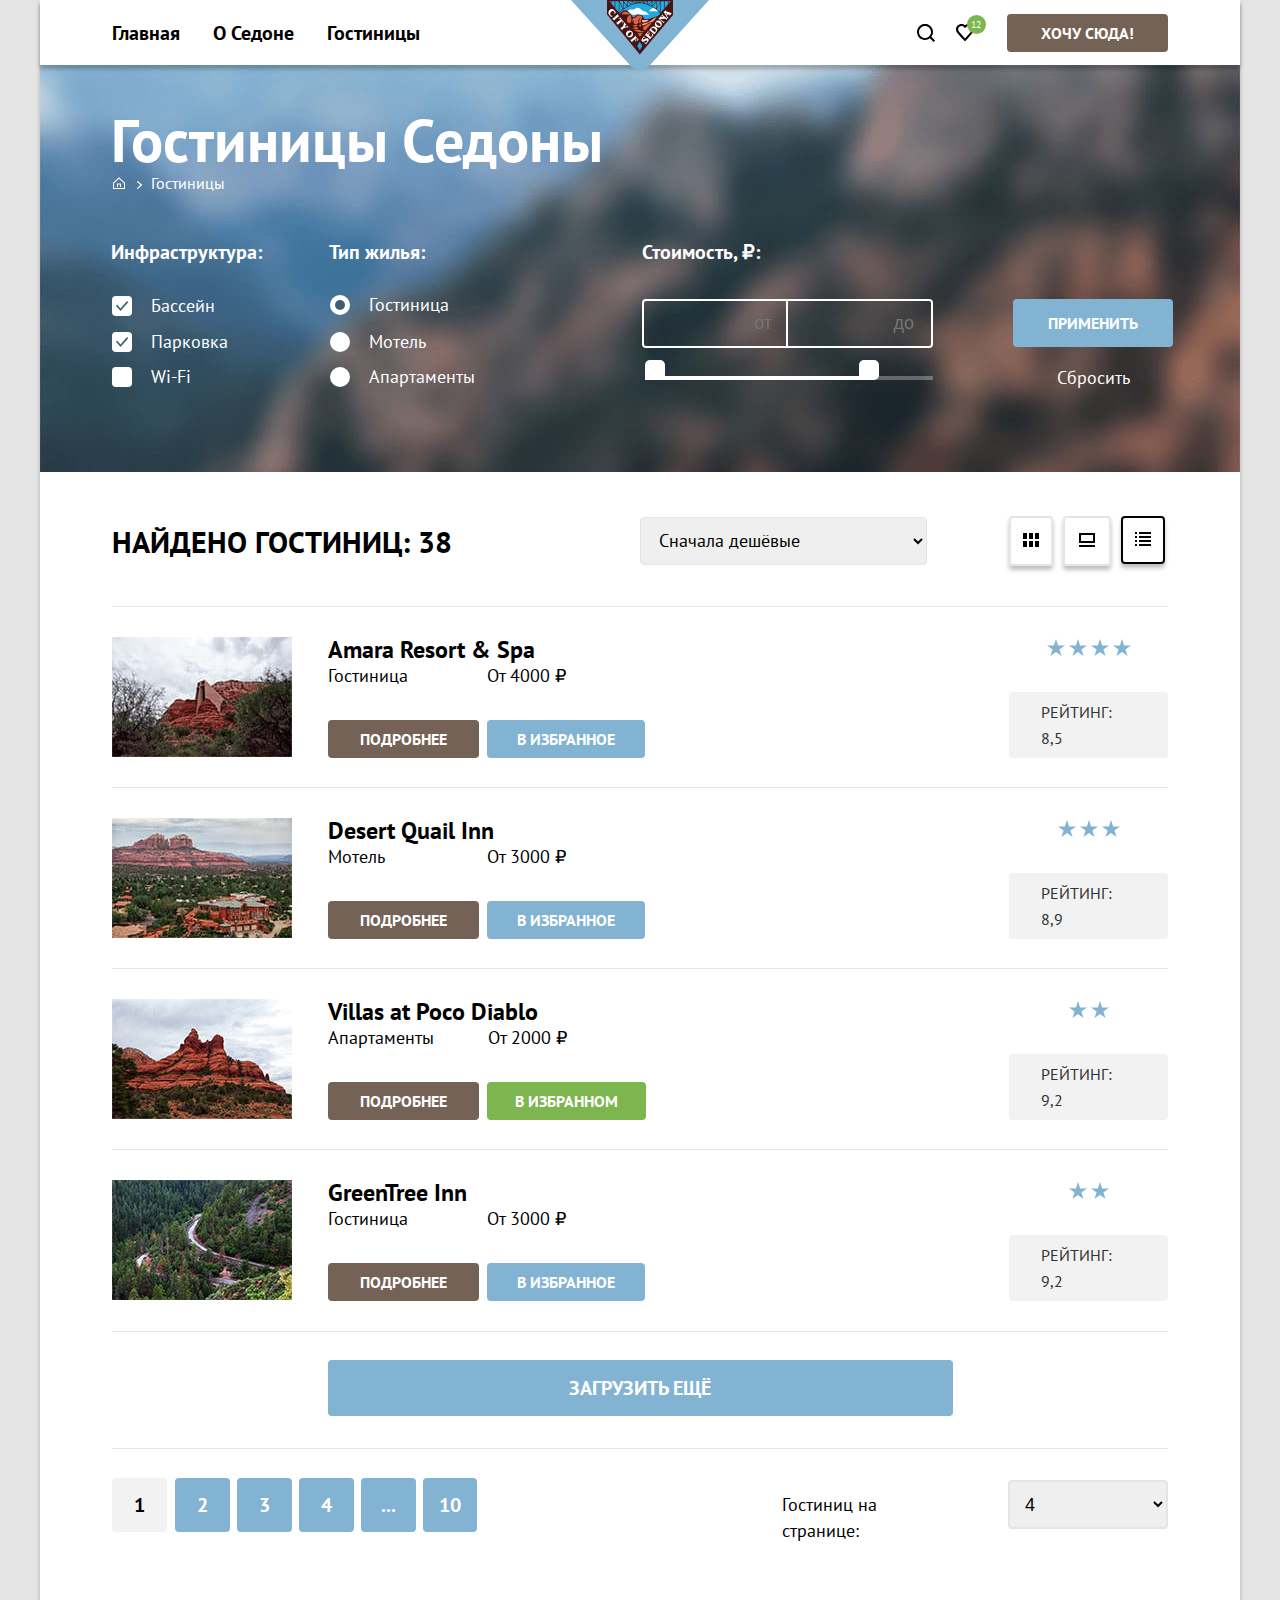
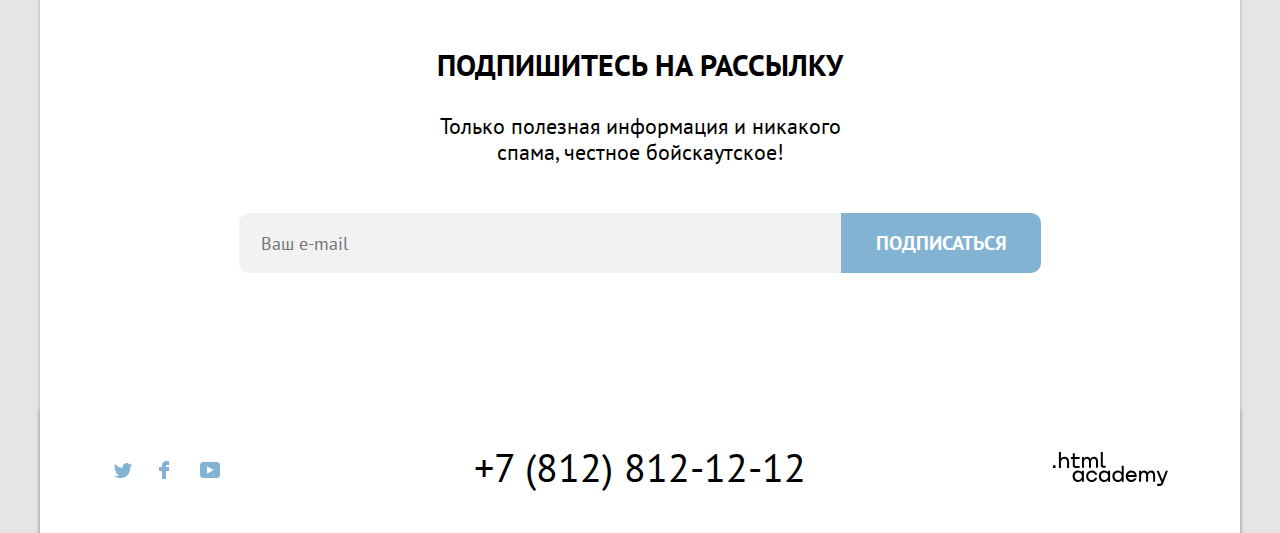
==== catalog.html @ 78b7484a "Update catalog.html" ====
<!DOCTYPE html>
<html lang="ru">

<head>
  <meta charset="utf-8" />
  <title>HTML Academy: Седона</title>
  <link rel="stylesheet" href="css/style.css">
</head>

<body>
  <div class="container">
    <header class="page-header">
      <nav class="navigation">
        <ul class="navigation-list">
          <li class="navigation-item">
            <a class="navigation-link" href="index.html">
              Главная
            </a>
          </li>
          <li class="navigation-item">
            <a class="navigation-link" href="#">
              О Седоне
            </a>
          </li>
          <li class="navigation-item">
            <a class="navigation-link" href="catalog.html">
              Гостиницы
            </a>
          </li>
        </ul>
        <a href="" class="sedona-logo">
          <img src="img/sedona.svg" alt="Логотип Седоны" width="138" height="70.05">
        </a>
        <ul class="navigation-list navigation-user">
          <li class="navigation-user-item">
            <button class="navigation-button button search-button" type="button">
              <span class="visually-hidden">
                Поиск
              </span>
            </button>
          </li>
          <li class="navigation-user-item">
            <button class="navigation-button button favourites-button" type="button">
              <span class="visually-hidden">
                Избранное
              </span>
              <p class="number-of-favourites">
              </p>
            </button>
            <div class="popover popover-favourites">
              <button class="popover-close-button">
                <span class="visually-hidden">Закрыть</span>
              </button>
              <div class="popover-content">
                <span class="visually-hidden">
                  Избранное
                </span>
                <ul class="favourites-list">
                  <li class="favourites-item">
                    <a class="favourites-item-img-info">
                      <img src="./img/hotel-2-small.jpg" alt="Изображение первого отеля" class="hotel-cart-img"
                        height="48px" width="48px">
                      <div class="favourites-item-info">
                        <h2 class="favourites-item-title">
                          Desert Quail Inn
                        </h2>
                        <p class="favourites-item-type">
                          Мотель
                        </p>
                      </div>
                    </a>
                    <button class="delete-button button">
                      <svg class="delete-icon" width="16" height="16" viewBox="0 0 16 16" fill="none"
                        xmlns="http://www.w3.org/2000/svg">
                        <path
                          d="M15.3 2.3H13.1H2.8H0.6C0.3 2.3 0 2.5 0 2.8C0 3.1 0.3 3.4 0.6 3.4H2.3V15.4C2.3 15.7 2.6 16 2.9 16H13.1C13.4 16 13.7 15.7 13.7 15.4V3.4H15.4C15.7 3.4 16 3.1 16 2.8C16 2.5 15.6 2.3 15.3 2.3ZM12.5 14.8H3.4V3.4H12.5V14.8Z"
                          fill="black" />
                        <path
                          d="M6.19995 1.2H9.59995C9.89995 1.2 10.2 0.9 10.2 0.6C10.2 0.3 9.99995 0 9.69995 0H6.19995C5.89995 0 5.69995 0.3 5.69995 0.6C5.69995 0.9 5.89995 1.2 6.19995 1.2Z"
                          fill="black" />
                        <path
                          d="M6.2001 12C6.5001 12 6.8001 11.7 6.8001 11.4V5.7C6.8001 5.4 6.5001 5.1 6.2001 5.1C5.9001 5.1 5.6001 5.4 5.6001 5.7V11.4C5.7001 11.7 5.9001 12 6.2001 12Z"
                          fill="black" />
                        <path
                          d="M9.7001 12C10.0001 12 10.3001 11.7 10.3001 11.4V5.7C10.3001 5.4 10.0001 5.1 9.7001 5.1C9.4001 5.1 9.1001 5.5 9.1001 5.7V11.4C9.1001 11.7 9.3001 12 9.7001 12Z"
                          fill="black" />
                      </svg>
                    </button>
                  </li>
                  <li class="favourites-item">
                    <div class="favourites-item-img-info">
                      <img src="./img/hotel-3-small.jpg" alt="Изображение второго отеля" class="hotel-cart-img"
                        height="48px" width="48px">
                      <div class="favourites-item-info">
                        <h2 class="favourites-item-title">
                          Villas at Poco Diablo
                        </h2>
                        <p class="favourites-item-type">
                          Апартаменты
                        </p>
                      </div>
                    </div>
                    <button class="delete-button button">
                      <svg class="delete-icon" width="16" height="16" viewBox="0 0 16 16" fill="none"
                        xmlns="http://www.w3.org/2000/svg">
                        <path
                          d="M15.3 2.3H13.1H2.8H0.6C0.3 2.3 0 2.5 0 2.8C0 3.1 0.3 3.4 0.6 3.4H2.3V15.4C2.3 15.7 2.6 16 2.9 16H13.1C13.4 16 13.7 15.7 13.7 15.4V3.4H15.4C15.7 3.4 16 3.1 16 2.8C16 2.5 15.6 2.3 15.3 2.3ZM12.5 14.8H3.4V3.4H12.5V14.8Z"
                          fill="black" />
                        <path
                          d="M6.19995 1.2H9.59995C9.89995 1.2 10.2 0.9 10.2 0.6C10.2 0.3 9.99995 0 9.69995 0H6.19995C5.89995 0 5.69995 0.3 5.69995 0.6C5.69995 0.9 5.89995 1.2 6.19995 1.2Z"
                          fill="black" />
                        <path
                          d="M6.2001 12C6.5001 12 6.8001 11.7 6.8001 11.4V5.7C6.8001 5.4 6.5001 5.1 6.2001 5.1C5.9001 5.1 5.6001 5.4 5.6001 5.7V11.4C5.7001 11.7 5.9001 12 6.2001 12Z"
                          fill="black" />
                        <path
                          d="M9.7001 12C10.0001 12 10.3001 11.7 10.3001 11.4V5.7C10.3001 5.4 10.0001 5.1 9.7001 5.1C9.4001 5.1 9.1001 5.5 9.1001 5.7V11.4C9.1001 11.7 9.3001 12 9.7001 12Z"
                          fill="black" />
                      </svg>
                    </button>
                  </li>
                </ul>
              </div>
              <button class="all-favourites-button button">
                <p class="all-favourites-title">
                  Все избранные
                </p>
              </button>
            </div>
          </li>
          <li class="navigation-user-item">
            <button class="navigation-link button button-wish" type="button">
              Хочу сюда!
            </button>
          </li>
        </ul>
      </nav>
    </header>
    <main class="catalog-page main-container">
      <div class="page-container">
        <section class="filters">
          <div class="filters-header">
            <h1 class="filters-header-title">Гостиницы Седоны</h1>
            <ul class="breadcrumbs">
              <li class="breadcrumbs-item">
                <a href="index.html" class="main-page-link">
                  <svg class="main-page-logo" width="12" height="12" fill="none" xmlns="http://www.w3.org/2000/svg">
                    <path d="M6 .3 0 5.8V12h12V5.8L6 .3ZM11 11H1V6.2l5-4.5 5 4.5V11Z" fill="#fff" />
                    <path d="M4 10h1V7.5h2V10h1V6.5H4V10Z" fill="#fff" />
                  </svg>
                  <span class="visually-hidden"> Главная </span>
                </a>
                <svg class="arrow" width="5" height="8" viewBox="0 0 5 8" fill="none"
                  xmlns="http://www.w3.org/2000/svg">
                  <path
                    d="M4.8 3.60005L0.999999 0.200049C0.799999 4.88311e-05 0.399999 4.88311e-05 0.0999989 0.200049C-0.200001 0.400049 -0.100001 0.800049 0.0999989 1.00005L3.4 4.00005L0.199999 7.00005C-1.11759e-06 7.20005 -1.11759e-06 7.60005 0.199999 7.80005C0.199999 7.90005 0.499999 8.00005 0.599999 8.00005C0.699999 8.00005 0.899999 7.90005 0.999999 7.80005L4.8 4.40005C5.1 4.20005 5.1 3.80005 4.8 3.60005Z"
                    fill="white" />
                </svg>
              </li>
              <li class="breadcrumbs-item current">
                <a href="#" class="current-page-link"> Гостиницы </a>
              </li>
            </ul>
          </div>
          <form action="https://echo.htmlacademy.ru/" method="post" class="search-form">
            <div class="filters-block">
              <div class="infrastructure-block">
                <p class="infrastructure-title">Инфраструктура:</p>
                <ul class="catalog-filter-list">
                  <li class="swimmingpool">
                    <input type="checkbox" class="visually-hidden check-input" name="swimmingpool" id="swimmingpool"
                      checked>
                    <label class="check" for="swimmingpool">
                      <span class="check-label">Бассейн</span>
                    </label>
                  </li>
                  <li class="parking">
                    <input type="checkbox" class="visually-hidden check-input" name="parking" id="parking" checked>
                    <label class="check" for="parking">
                      <span class="check-label">Парковка</span>
                    </label>
                  </li>
                  <li class="wifi">
                    <input type="checkbox" class="visually-hidden check-input" name="wifi" id="wifi">
                    <label class="check" for="wifi">
                      <span class="check-label">Wi-Fi</span>
                    </label>
                  </li>
                </ul>
              </div>
              <div class="housing-type-block">
                <p class="housing-type-title">Тип жилья:</p>
                <ul class="housing-type-block-list">
                  <li class="housing-type-item">
                    <input type="radio" class="visually-hidden radio-input" id="hotel" name="hotel-type" value="hotel" checked>
                    <label for="hotel" class="radio">
                      <span class="radio-label">Гостиница</span>
                    </label>
                  </li>
                  <li class="housing-type-item">
                      <input type="radio" class="visually-hidden radio-input" id="motel" name="hotel-type" value="motel">
                      <label for="motel" class="radio">
                        <span class="radio-label">Мотель</span>
                      </label>
                  </li>
                  <li class="housing-type-item" style="margin-bottom:0px;">
                      <input type="radio" class="visually-hidden radio-input" id="apartment" name="hotel-type" value="apartment">
                      <label for="apartment" class="radio">
                        <span class="radio-label">Апартаменты</span>
                      </label>
                  </li>
                </ul>
              </div>
              <div class="cost-block">
                <p class="cost-title">
                  Стоимость, ₽:
                </p>
                <div class="range">
                  <div class="range-wrapper-inputs">
                    <input class="min" type="text" name="min-price" placeholder="от">
                    <input class="max" type="text" name="max-price" placeholder="до">
                  </div>
                  <div class="range-scale">
                    <div class="range-bar">
                      <button class="button price-toggle min-toggle">
                        <span class="visually-hidden">
                          Изменить минимальную цену
                        </span>
                      </button>
                      <button class="button price-toggle max-toggle">
                        <span class="visually-hidden">
                          Изменить максимальную цену
                        </span>
                      </button>
                    </div>
                  </div>
                </div>
              </div>
                <div class="search-actions-buttons">
                  <button type="submit" class="button button-apply">Применить</button>
                  <button type="reset" class="button button-reset">Сбросить</button>
                </div>
            </div>
          </form>
        </section>
        <section class="results">
          <p class="count-results">Найдено гостиниц: 38</p>
          <div class="sorting-wrap">
            <form class="sorting-form" method="post" action="https://echo.htmlacademy.ru/">
              <select name="sorting" class="sorting">
                <option value="cheap" class="cheap">Сначала дешёвые</option>
                <option value="popular" class="popular">Сначала популярные</option>
                <option value="expensive" class="expensive">Сначала дорогие</option>
              </select>
            </form>
          </div>
          <ul class="results-view-list">
            <li class="results-view-item">
              <button type="button" class="button view-button button-tile">
                <svg width="16" height="14" fill="none" xmlns="http://www.w3.org/2000/svg">
                  <path d="M4 0H0v6h4V0ZM16 0h-4v6h4V0ZM10 0H6v6h4V0ZM4 8H0v6h4V8ZM16 8h-4v6h4V8ZM10 8H6v6h4V8Z"
                    fill="#000" />
                </svg>
                <span class="visually-hidden">Сетка</span>
              </button>
            </li>
            <li class="results-view-item">
              <button type="button" class="button view-button button-slideshow">
                <svg width="16" height="14" fill="none" xmlns="http://www.w3.org/2000/svg">
                  <path d="M16 12H0v2h16v-2ZM14 2v6H2V2h12Zm2-2H0v10h16V0Z" fill="#000" />
                </svg>
                <span class="visually-hidden">Слайд-шоу</span>
              </button>
            </li>
            <li class="results-view-item">
              <button type="button" class="button view-button button-list">
                <svg width="16" height="14" fill="none" xmlns="http://www.w3.org/2000/svg">
                  <path
                    d="M2 0H0v2h2V0ZM16 0H4v2h12V0ZM2 4H0v2h2V4ZM16 4H4v2h12V4ZM2 8H0v2h2V8ZM16 8H4v2h12V8ZM2 12H0v2h2v-2ZM16 12H4v2h12v-2Z"
                    fill="#000" />
                </svg>
                <span class="visually-hidden">Список</span>
              </button>
            </li>
          </ul>
        </section>
        <section class="hotels">
          <ul class="hotels-list">
            <li class="hotels-item">
              <img src="img/hotel-1.jpg" alt="Фотография гостиницы" width="180" height="120" class="hotel-image">
              <div class="hotels-item-info">
                <div class="hotel-name-type-cost">
                  <h2 class="hotel-name">Amara Resort & Spa</h2>
                  <div class="hotel-info">
                    <div class="hotels-item-info-column">
                      <div class="hotel-type-cost">
                        <span class="hotel-type">Гостиница</span>
                        <span class="hotel-cost hotel-cost-type">От 4000 ₽</span>
                      </div>
                    </div>
                  </div>
                </div>
                <div class="hotels-item-info-column">
                  <div class="buttons">
                    <button class="button details-button">
                      Подробнее
                    </button>
                    <button type="button" class="button favourites-button-catalog">В избранное</button>
                  </div>
                </div>
              </div>
              <div class="rating">
                <div class="rating-stars">
                  <svg width="18" height="17" fill="none" xmlns="http://www.w3.org/2000/svg">
                    <path d="m9 0 2.1 6.5H18l-5.6 4 2.2 6.5L9 13l-5.6 4 2.2-6.5-5.6-4h6.9L9 0Z" fill="#83B3D3" />
                  </svg>
                  <svg width="18" height="17" fill="none" xmlns="http://www.w3.org/2000/svg">
                    <path d="m9 0 2.1 6.5H18l-5.6 4 2.2 6.5L9 13l-5.6 4 2.2-6.5-5.6-4h6.9L9 0Z" fill="#83B3D3" />
                  </svg>
                  <svg width="18" height="17" fill="none" xmlns="http://www.w3.org/2000/svg">
                    <path d="m9 0 2.1 6.5H18l-5.6 4 2.2 6.5L9 13l-5.6 4 2.2-6.5-5.6-4h6.9L9 0Z" fill="#83B3D3" />
                  </svg>
                  <svg width="18" height="17" fill="none" xmlns="http://www.w3.org/2000/svg">
                    <path d="m9 0 2.1 6.5H18l-5.6 4 2.2 6.5L9 13l-5.6 4 2.2-6.5-5.6-4h6.9L9 0Z" fill="#83B3D3" />
                  </svg>
                  <span class="visually-hidden rating-stars">4 звезды</span>
                </div>
                <span class="rating-score"> Рейтинг: 8,5 </span>
              </div>
            </li>
            <li class="hotels-item">
              <img src="img/hotel-2.jpg" alt="Фотография гостиницы" width="180" height="120" class="hotel-image">
              <div class="hotels-item-info">
                <div class="hotel-name-type-cost">
                  <h2 class="hotel-name">Desert Quail Inn</h2>
                  <div class="hotel-info">
                    <div class="hotels-item-info-column">
                      <div class="hotel-type-cost">
                        <span class="hotel-type">Мотель</span>
                        <span class="hotel-cost motel-cost-type">От 3000 ₽</span>
                      </div>
                    </div>
                  </div>
                </div>
                <div class="hotels-item-info-column">
                  <div class="buttons">
                    <button class="button details-button">
                      Подробнее
                    </button>
                    <button type="button" class="button favourites-button-catalog">В избранное</button>
                  </div>
                </div>
              </div>
              <div class="rating">
                <div class="rating-stars">
                  <svg width="18" height="17" fill="none" xmlns="http://www.w3.org/2000/svg">
                    <path d="m9 0 2.1 6.5H18l-5.6 4 2.2 6.5L9 13l-5.6 4 2.2-6.5-5.6-4h6.9L9 0Z" fill="#83B3D3" />
                  </svg>
                  <svg width="18" height="17" fill="none" xmlns="http://www.w3.org/2000/svg">
                    <path d="m9 0 2.1 6.5H18l-5.6 4 2.2 6.5L9 13l-5.6 4 2.2-6.5-5.6-4h6.9L9 0Z" fill="#83B3D3" />
                  </svg>
                  <svg width="18" height="17" fill="none" xmlns="http://www.w3.org/2000/svg">
                    <path d="m9 0 2.1 6.5H18l-5.6 4 2.2 6.5L9 13l-5.6 4 2.2-6.5-5.6-4h6.9L9 0Z" fill="#83B3D3" />
                  </svg>
                  <span class="visually-hidden rating-stars">3 звезды</span>
                </div>
                <span class="rating-score"> Рейтинг: 8,9 </span>
              </div>
            </li>
            <li class="hotels-item">
              <img src="img/hotel-3.jpg" alt="Фотография гостиницы" width="180" height="120" class="hotel-image">
              <div class="hotels-item-info">
                <div class="hotel-name-type-cost">
                  <h2 class="hotel-name">Villas at Poco Diablo</h2>
                  <div class="hotel-info">
                    <div class="hotels-item-info-column">
                      <div class="hotel-type-cost">
                        <span class="hotel-type">Апартаменты</span>
                        <span class="hotel-cost apartment-cost-type">От 2000 ₽</span>
                      </div>
                    </div>
                  </div>
                </div>
                <div class="hotels-item-info-column">
                  <div class="buttons">
                    <button class="button details-button">
                      Подробнее
                    </button>
                    <button type="button" class="button in-favourites-button">В избранном</button>
                  </div>
                </div>
              </div>
              <div class="rating">
                <div class="rating-stars">
                  <svg width="18" height="17" fill="none" xmlns="http://www.w3.org/2000/svg">
                    <path d="m9 0 2.1 6.5H18l-5.6 4 2.2 6.5L9 13l-5.6 4 2.2-6.5-5.6-4h6.9L9 0Z" fill="#83B3D3" />
                  </svg>
                  <svg width="18" height="17" fill="none" xmlns="http://www.w3.org/2000/svg">
                    <path d="m9 0 2.1 6.5H18l-5.6 4 2.2 6.5L9 13l-5.6 4 2.2-6.5-5.6-4h6.9L9 0Z" fill="#83B3D3" />
                  </svg>
                  <span class="visually-hidden rating-stars">2 звезды</span>
                </div>
                <span class="rating-score"> Рейтинг: 9,2 </span>
              </div>
            </li>
            <li class="hotels-item">
              <img src="img/hotel-4.jpg" alt="Фотография гостиницы" width="180" height="120" class="hotel-image">
              <div class="hotels-item-info">
                <div class="hotel-name-type-cost">
                  <h2 class="hotel-name">GreenTree Inn</h2>
                  <div class="hotel-info">
                    <div class="hotels-item-info-column">
                      <div class="hotel-type-cost">
                        <span class="hotel-type">Гостиница</span>
                        <span class="hotel-cost hotel-cost-type">От 3000 ₽</span>
                      </div>
                    </div>
                  </div>
                </div>
                <div class="hotels-item-info-column">
                  <div class="buttons">
                    <button class="button details-button">
                      Подробнее
                    </button>
                    <button type="button" class="button favourites-button-catalog">В избранное</button>
                  </div>
                </div>
              </div>
              <div class="rating">
                <div class="rating-stars">
                  <svg width="18" height="17" fill="none" xmlns="http://www.w3.org/2000/svg">
                    <path d="m9 0 2.1 6.5H18l-5.6 4 2.2 6.5L9 13l-5.6 4 2.2-6.5-5.6-4h6.9L9 0Z" fill="#83B3D3" />
                  </svg>
                  <svg width="18" height="17" fill="none" xmlns="http://www.w3.org/2000/svg">
                    <path d="m9 0 2.1 6.5H18l-5.6 4 2.2 6.5L9 13l-5.6 4 2.2-6.5-5.6-4h6.9L9 0Z" fill="#83B3D3" />
                  </svg>
                  <span class="visually-hidden rating-stars">2 звезды</span>
                </div>
                <span class="rating-score"> Рейтинг: 9,2 </span>
              </div>
            </li>
          </ul>
        </section>
        <section class="others">
          <div class="load-more">
            <button type="button" class="button load-more-button">Загрузить ещё</button>
          </div>
          <div class="pages-hotels">
            <div class="pagination">
              <ul class="all-pages">
                <li class="page-item">
                  <button type="button" class="button current-page button-link">
                    1
                  </button>
                </li>
                <li class="page-item">
                  <button type="button" class="button button-link">
                    2
                  </button>
                </li>
                <li class="page-item">
                  <button type="button" class="button button-link">
                    3
                  </button>
                </li>
                <li class="page-item">
                  <button type="button" class="button button-link">
                    4
                  </button>
                </li>
                <li class="page-item">
                  <button type="button" class="button button-link">
                    ...
                  </button>
                </li>
                <li class="page-item">
                  <button type="button" class="button button-link">
                    10
                  </button>
                </li>
              </ul>
            </div>
            <div class="number-products">
              <p class="number-of-products"> Гостиниц на странице: </p>
              <select class="number-products-select">
                <option>4</option>
                <option>5</option>
                <option>6</option>
              </select>
            </div>
          </div>
        </section>
        <section class="mailing-catalog">
          <h3 class="mailing-title">Подпишитесь на рассылку</h3>
          <p class="mailing-description">
            Только полезная информация и никакого спама, честное бойскаутское!
          </p>
          <form class="mailing-form" action="https://echo.htmlacademy.ru/" method="post">
            <input type="text" name="email" placeholder="Ваш e-mail" class="email">
            <button class="button mailing-button" type="submit">Подписаться</button>
          </form>
        </section>
      </div>
    </main>
    <footer class="page-footer footer-container">
      <section class="social-contacts">
        <ul class="social-contacts-list">
          <li class="social-contacts-item" tabindex="1">
            <a class="social-link twitter-link" href="#">
              <span class="visually-hidden">
                Мы в твиттере
              </span>
            </a>
          </li>
          <li class="social-contacts-item" tabindex="1">
            <a class="social-link facebook-link" href="#">
              <span class="visually-hidden">
                Мы в фейсбуке
              </span>
            </a>
          </li>
          <li class="social-contacts-item" tabindex="1">
            <a class="social-link youtube-link" href="#">
              <span class="visually-hidden">
                Мы в ютюбе
              </span>
            </a>
          </li>

        </ul>
      </section>
      <section class="contacts-phone">
        <a class="footer-contacts-phone" href="tel:+78128121212">
          +7 (812) 812-12-12
        </a>
      </section>
      <section class="html-academy-contacts">
        <a class="html-academy-link" href="https://htmlacademy.ru/">
          <img src="img/html-academy.svg" alt="Логотип HTML Academy" class="html-academy-logo" width="115" height="34">
        </a>
      </section>
    </footer>
  </div>
</body>

</html>
---- css/style.css ----
@font-face {
    font-family: "PT Sans";
    font-style: normal;
    font-weight: 400;
    src: url(../fonts/ptsans-400.woff2) format("woff2");
    font-display: swap;
}
@font-face {
    font-family: "PT Sans";
    font-style: normal;
    font-weight: 700;
    src: url(../fonts/ptsans-700.woff2) format("woff2");
    font-display: swap;
}
:root {
    --coolLight: #83B3D3;
    --black: #000000;
    --dark: #333333;
    --gray: #e5e5e5;
    --light: #f2f2f2;
    --white: #ffffff;
    --warmLight: #756257;
    --neutralLight: #7DB54F;
    --coolLight_20: hsl(204 48% 67% / 0.2);
    --warmDark: #615048;
    --neutralDark: #6C9E42;
    --coolDark: #68A2CA;
    --coolLight_12: hsl(204 48% 67% / 0.12);
    --error: #FF5757;
    --warning: #FD922E;
    --success: #7DB550;
  }
body {
    margin:0;
    padding:0;
    background-color: var(--gray);
    font-family: "PT Sans", sans-serif;
    font-weight: 400;
    line-height: 26px;
}
.container {
    box-shadow:0 4px 4px 0 rgba(0,0,0,0.25);
}
.page-header {
    box-shadow:0 4px 4px 0 rgba(0,0,0,0.25);
    position:relative;
    padding:0 72px;
    z-index:1;
    height:65px;
}
.visually-hidden {
    position: absolute;
    width: 1px;
    height: 1px;
    margin: -1px;
    padding: 0;
    border: 0;
    clip: rect(0 0 0 0);
    overflow: hidden;
}
.container {
    display:grid;
    grid-template-rows: min-content 1fr min-content;
    min-height: 100vh;
    width:1200px;
    margin:0 auto;
    background-color: var(--white);
}
.navigation {
    font-size: 20px;
    font-weight: 700;
    display: flex;
    justify-content:space-between;
}
.navigation-list {
    display:flex;
    padding:0;
    flex-wrap:wrap;
    list-style-type:none;
}
.navigation-button {
    display:flex;
    align-items:center;
    justify-content:center;
}
.navigation-user {
    align-items:center;
}
.navigation-link {
    display:block;
    text-decoration:none;
}
.sedona-logo {
    position:absolute;
    top:0;
    left:50%;
    transform:translateX(-50%);
    z-index:2;
}
.search-button {
    background-image:url(../img/search.svg);
    background-repeat:no-repeat;
    background-position: center;
}
.search-button:hover {
    background-image:url(../img/search-hover.svg);
    background-repeat:no-repeat;
    background-position: center;
}
.search-button:focus{
    outline:none;
    padding:10px;
    outline:3px solid var(--coolLight);
    border-radius:10px;
}
.search-button:active {
    background-image:url(../img/search-active.svg);
}
.triangles {
    position:absolute;
    top:428px;
}
.button {
    font-family: "PT Sans", sans-serif;
    border:none;
    font-weight: 700;
    text-transform: uppercase;
    font-size:16px;
    cursor:pointer;
    color:var(--white);
    background-color:transparent;
    border:none;
}
.button-wish {
    padding:9px 34px;
    border-radius:4px;
    background-color:var(--warmLight);
}
.button-wish:hover {
    background-color:var(--warmDark);
}
.button-wish:focus {
    outline:none;
    background-color:var(--warmDark);
    outline:3px solid var(--coolLight);
    border-radius:6px;
}
.button-wish:active {
    background-color:var(--warmDark);
    color:rgba(255,255,255,0.3);
}
.search-button,
.favourites-button {
    background-color:transparent;
    padding:0;
    width:37px;
    height:37px;
}
.favourites-button {
    cursor:pointer;
    position:relative;
    background-image: url(../img/favourites.svg);
    background-repeat:no-repeat;
    background-position:center;
    align-self:center;
    margin-right:24px;
    top:-1px;
}
.number-of-favourites {
    position:absolute;
    font-size:10px;
    font-weight:400;
    background-color:var(--neutralLight);
    height:19px;
    width:19px;
    border-radius:50%;
    margin:0;
    top:1px;
    left:21px;
    text-align:center;
    vertical-align:middle;
    background-position:center;
}
.number-of-favourites::before {
    content: "12";
    position:absolute;
    top:3px;
    left:4px;
}
.favourites-button:hover {
    background-image: url(../img/favourites-hover.svg);
}
.favourites-button:active {
    background-image:url(../img/favourites-active.svg); 
}
.favourites-button:active .number-of-favourites {
    color:rgba(255,255,255,0.3);
}
.favourites-button:focus {
    outline:none;
    outline:3px solid var(--coolLight);
    border-radius:10px;
}
.navigation-item .navigation-link{
    color:var(--black);
    line-height:20px;
}
.navigation-item .navigation-link:hover{
    color:var(--warmLight);
}
.navigation-item .navigation-link:focus {
    color: var(--warmLight);
    outline: 3px solid var(--coolLight);
    border-radius: 10px;
}
.navigation-item .navigation-link:active {
    color: var(--warmLight);
    opacity: 30%;
}
.navigation-list {
    text-align: center;
    padding:14px 0;
    margin:0;
}
.navigation-item {
    padding:0;
    margin-right:33px;
    align-self:center;
}
.navigation-user-item{
    position:relative;
}
.navigation-user-item:nth-of-type(1) {
    margin-right:2px;
}
.popover {
    width:400px; 
    min-height:60px;
    font-size:16px;
    color:var(--black);
    position:absolute;
    z-index:10;
    top:45px;
    left:-150px;
    background-color:var(--white);
    box-sizing: content-box;
    border-bottom-left-radius:20px;
    border-bottom-right-radius:20px;
    border-top-left-radius:20px;
    border-top-right-radius:20px;
    display:none;
}
.popover-content {   
    padding:25px 25px 0 25px;
    border:1px solid var(--gray);
    outline-offset:-1px;
    border-radius:20px;
    border-bottom:none;
}
.popover-close-button {
    width:37px;
    height:37px;
    position:absolute;
    top:-46px;
    border:none;
    background-color:transparent;
    cursor:pointer;
}
.favourites-list {
    padding:0;
    margin:0;
}
.favourites-item {
    display:flex;
    margin-bottom:25px;
    justify-content:space-between;
}
.favourites-item-info {
    display:flex;
    flex-direction:column;
    align-items:flex-start;
    margin-left:17px;
    width:159px;
}
.favourites-item-img-info {
    display:flex;
    cursor:pointer;
}
.favourites-item-img-info:hover .hotel-cart-img {
    opacity:60%;
}
.favourites-item-img-info:hover .favourites-item-title {
    opacity:60%;
}
.favourites-item-img-info:hover .favourites-item-type {
    opacity:50%;
}
.favourites-item-img-info:focus {
    outline:3px solid var(--coolLight);
    padding:10px;
    border-radius:10px;
    margin:0;
}
.favourites-item-img-info:active .hotel-cart-img {
    opacity:40%;
}
.favourites-item-img-info:active .favourites-item-title {
    opacity:40%;
}
.favourites-item-img-info:active .favourites-item-type {
    opacity:30%;
}
.favourites-item-title {
    font-size:18px;
    font-weight:700;
    padding:0;
    width:159px;
    text-align:left;
    margin:0;
}
.favourites-item-type {
    font-size:16px;
    font-weight:400;
    padding:0;
    margin:0;
}
.delete-icon {
    opacity:20%;
}
.delete-button {
    cursor:pointer;
    padding:10px;
    justify-content:space-between;
}
.delete-button:hover .delete-icon{
    opacity:100%;
}
.delete-button:focus {
    outline:3px solid var(--coolLight);
}
.all-favourites-button {
    width:400px;
    height:60px;
    background-color:var(--warmLight);
    border:none;
    border-bottom-left-radius:20px;
    border-bottom-right-radius:20px;
}
.all-favourites-button:hover {
    background-color:var(--warmDark);
}
.all-favourites-button:focus {
    background-color:var(--warmDark);
    outline:3px solid var(--coolLight);
}
.all-favourites-button:active .all-favourites-title {
    opacity:30%;
}
.all-favourites-title {
    color:var(--white);
    text-transform:uppercase;
    font-weight:700;
    font-family:"PT Sans", sans-serif;
    font-size:16px;
}
.intro-heading {
    background-image: url(../img/index-background.jpg);
    background-repeat: no-repeat;
    background-size: 1200 485;
    padding-top:51px;
    padding-bottom:83px;
    position:relative;
}
.intro-heading-title-text{
    display:flex;
    flex-direction:column;
    align-items:center;
}
.intro-heading-img-logo {
    display:block;
    margin:0 auto;
}
.intro-heading-title {
    margin:0;
    font-size: 30px;
    font-weight: 700;
    text-transform: uppercase;
    line-height: 36px;
    text-align:center;
    width:720px;
    margin-top:63px;
}
.intro-heading-text {
    font-size:22px;
    margin:0;
    margin-top:38px;
    line-height:22px;
    margin-bottom:86px;
}
.reasons-list {
    margin:0;
    padding:0;
    text-align:center;
    display:grid;
    grid-template-columns:1fr 1fr 1fr;
    grid-template-rows:384px 384px 384px;
    gap:0px;
    list-style-type:none;
}
.reasons-picture {
    grid-column:span 2;
}
.reasons-item:nth-of-type(1) .reasons-item-wrap,
.reasons-item:nth-of-type(7) .reasons-item-wrap {
    background-color: var(--coolDark);
    color: var(--white);
    width:400px;
    height:384px;
}
.reasons-item:nth-of-type(3) .reasons-item-wrap,
.reasons-item:nth-of-type(5) .reasons-item-wrap,
.reasons-item:nth-of-type(8) .reasons-item-wrap,
.reasons-item:nth-of-type(10) .reasons-item-wrap{
    background-color: var(--coolLight_12);
}
.reasons-item:nth-of-type(4) .reasons-item-wrap {
    background-color: var(--white);
}
.reasons-item:nth-of-type(9) .reasons-item-wrap {
    background-color: var(--coolLight_20);
}
.reasons-item {
    margin:0;
    padding:0;
}
.reasons-item-wrap {
    display:flex;
    flex-direction:column;
    justify-content:space-between;
    width:400px;
    height:384px;
    position:relative;
}
.reasons-title {
    margin:0;
    font-size:24px;
    font-weight: 700;
    text-transform: uppercase;
    line-height: 28px;
    align-self:center;
    margin-top:98px;
}
.reasons-item:nth-of-type(3) .reasons-title,
.reasons-item:nth-of-type(4) .reasons-title,
.reasons-item:nth-of-type(5) .reasons-title {
    margin-top:184px;
}
.reasons-item:nth-of-type(1) .reasons-title {
    width:140px;
}
.reasons-item:nth-of-type(7) .reasons-title {
    width:171px;
}
.reasons-item:nth-of-type(8) .reasons-title {
    width:136px;
}
.reasons-item:nth-of-type(9) .reasons-title {
    width:113px;
}
.reasons-item:nth-of-type(10) .reasons-title {
    width:114px;
}
.reasons-number {
    font-size:18px;
    line-height: 21px;
}
.reasons-description {
    margin:0;
    font-size: 18px;
    line-height:21px;
    width: 220px;
    align-self: center;
    margin-bottom:87px;
    text-align:center;
}
.reasons-item:nth-of-type(8) .reasons-description,
.reasons-item:nth-of-type(9) .reasons-description,
.reasons-item:nth-of-type(10) .reasons-description {
    width:250px;
    margin-bottom:109px;
}
.reasons-item:nth-of-type(3) .reasons-description {
    width:172px;
}
.reasons-item:nth-of-type(4) .reasons-description {
    width:250px;
}
.reasons-item:nth-of-type(5) .reasons-description {
    width:250px;
}
.reasons-item:nth-of-type(3) .reasons-description,
.reasons-item:nth-of-type(4) .reasons-description,
.reasons-item:nth-of-type(5) .reasons-description {
    margin-bottom:89px;
}
.subreason-1,
.subreason-2, 
.subreason-3 {
    position:absolute;
    top:89px;
}
.subreason-1 {
    left:163.2px;
}
.subreason-2 {
    left:163px;
    top:92px;
}
.subreason-3 {
    left:168px;
    top:86px;
}
.hotel-search {
    display:flex;
    flex-direction:column;
    justify-content:center;
    padding:91px 0;
}
.hotel-search-text {
}
.hotel-search-question {
    margin:0;
    font-size: 30px;
    text-transform: uppercase;
    line-height: 31px;
    font-weight: 700;
    margin:0;
    text-align:center;
    height:50px;
    margin-bottom:15px;
}
.hotel-search-suggestions {
    margin:0;
    font-size:22px;
    line-height:26px;
    text-align:center;
    width:592px;
    align-self:center;
    margin-bottom:58px;
}
.search-button-wrap {
    padding:17px 150px;
    border-radius:10px;
    background-color:var(--warmLight);
    align-self:center;
    font-size:20px;
}
.search-button-wrap:hover {
    background-color:var(--warmDark);
}
.search-button-wrap:focus {
    background-color:var(--warmDark);
    outline:none;
    outline:3px solid var(--coolLight);
}
.search-button-wrap:active {
    background-color:var(--warmDark);
    color:rgba(255,255,255,0.3);
}
.mailing {
    background-image: url(../img/mailing.jpg);
    background-repeat: no-repeat;
    color: white;
    padding:94px;
    display:flex;
    flex-direction:column;
    justify-content:center;
    align-items:center;
}
.mailing-form {
    margin:0;
    display:flex;
    margin-top:48px;
}
.mailing-catalog {
    padding:57px;
    display:flex;
    flex-direction:column;
    justify-content:center;
    align-items:center;
    padding-bottom:134px;
}
.mailing-title {
    margin:0;
    font-size: 30px;
    font-weight: 700;
    text-transform: uppercase;
    line-height: 33px;
}
.mailing-description {
    margin:0;
    font-size:22px;
    line-height:26px;
    width:467px;
    text-align:center;
    margin-top:32px;
}
.mailing-button {
    background-color:var(--coolLight);
    padding:16px;
    border-bottom-right-radius:10px;
    border-top-right-radius:10px;
    margin:0;
    width:200px;
    font-size:20px;
}
.mailing-button:hover {
    background-color:var(--coolDark);
}
.mailing-button:focus {
    outline:none;
    background-color:var(--coolDark);
    outline:3px solid var(--warmDark);
}
.mailing-button:active {
    background-color:var(--coolDark);
    color:rgba(255,255,255,0.3);
}
.email {
    font-family: "PT Sans", sans-serif;
    border-bottom-left-radius: 10px;
    border-top-left-radius: 10px;
    border:none;
    background-color:var(--light);
    width:578px;
    height:58px;
    font-size:18px;
    padding-left:22px;
}
.email:hover {
    background-color:var(--gray);
}
.email:focus {
    outline:none;
    border:3px solid var(--coolLight);
}
.email:active {
    background-color:var(--white);
    border:2px solid var(--black);
}
.filters {
    background: var(--coolDark) url(../img/bg_catalog_1.jpg) no-repeat;
    background-size: 1200px 408px;
    color: var(--white);
}
.filters-header-title {
    font-size: 60px;
    font-weight: 700;
    padding:0;
    margin:0;
    /* padding-left:71px;
    padding-top:55px;
    padding-right:601px; */
    padding-top:62px;
    padding-left:71px;
}
.breadcrumbs {
    display:flex;
    margin:0;
    padding:0;
    list-style-type:none;
    margin-top:17px;
    margin-left:73px;
    position:relative;
}
.main-page-link {
    text-decoration:none;
}
.arrow {
    margin-left:8px;
    margin-right:9px;
}
.breadcrumbs-item .visually-hidden {
    color: var(--white);
    font-size:16px;
    line-height:auto;
} 
.breadcrumbs-item a {
    color: var(--white);
    font-size:16px; 
}
.current-page-link {
    text-decoration:none;
}
.filters-block {
    display:flex;
    padding-top:43px;
    padding-bottom:75px;
}
.catalog-filter-list {
    list-style-type:none;
    padding:0;
    margin:0;
    margin-left:1px;
}
.housing-type-block-list {
    list-style-type:none;
    padding:0;
    margin:0;
}
.infrastructure-block, .housing-type-block, .cost-block, .seaech-actions {
    display:flex;
    flex-direction:column;
}
.check {
    position:relative;
}
.check-label {
    margin-left:39px;
    cursor:pointer;
}
.check::before {
    content:"";
    height:20px;
    width:20px;
    border-radius:4px;
    position:absolute;
    transform:translateY(-50%);
    top:50%;
    left:0;
    cursor:pointer;
    background-color:var(--white);
}
.check-input:hover +.check::before {
    background-color:rgba(255,255,255,0.6);
}
.check-input:focus + .check::before {
    border:3px solid rgba(131, 179, 211,0.6);
    background-color:rgba(255,255,255,0.6);
    outline:none;
    border-radius:4px;
    box-sizing: border-box;
}
.check-input:active +.check::before {
    background-color:rgba(255,255,255,0.3);
}
.check-input:checked + .check::before {
    background-image:url(../img/tick.svg);
    background-repeat:no-repeat;
    background-position:center;
}
.check-input:checked:hover + .check::before {
    background-image:url(../img/tick.svg);
    background-repeat:no-repeat;
    background-position:center;
    background-color:rgba(255,255,255,0.6);
}
.check-input:checked:focus +.check::before { 
    border:3px solid rgba(131, 179, 211,0.6);
    background-color:rgba(255,255,255,0.6);
    outline:none;
    border-radius:4px;
    box-sizing: border-box;
}
.check-input:checked:active +.check::before { 
    background-image:url(../img/tick.svg);
    background-repeat:no-repeat;
    background-position:center;
    background-color:rgba(255,255,255,0.3);
}
.infrastructure-title, .housing-type-title, .cost-title {
    font-size:20px;
    font-weight:700;
    margin:0;
}
.infrastructure-block {
    padding-left:71px;
}
.housing-type-block {
    padding-left:67px;
}
.housing-type-block-list {
    margin-left:1px;
}
.housing-type-item:nth-of-type(1) {
    margin-top:27px;
}
.housing-type-item:nth-of-type(2) {
    margin-top:11px;
}
.housing-type-item:nth-of-type(3) {
    margin-top:9px;
}
.radio {
    position:relative;
}
.radio::before {
    content:"";
    width:20px;
    height:20px;
    border-radius:50%;
    background-color:white;
    position:absolute;
    transform: translateY(-50%);
    top: 50%;
    cursor:pointer;
}
.radio-input:focus +.radio::before {
    outline: 3px solid var(--coolLight);
    outline-offset:-3px;
}
.radio-input:checked +.radio::before {
    background-image:url(../img/radio.svg);
    background-repeat:no-repeat;
    background-position:center;
}
.radio-input:checked:focus +.radio::before {
    border:3px solid var(--coolLight);
}
.radio-label {
    margin-left:39px;
    cursor:pointer;
}
.cost-block {
    padding-left:167px;
}
.check-label, .radio-label {
    font-size:18px;
}
.swimmingpool, .hotel {
    padding:0;
    margin:0;
    margin-top:28px;
}
.radio-hotel-type, .checkbox {
    cursor: pointer;
}
.parking, .motel {
    margin-top:10px;
}
.wifi {
    margin-top:9px;
}
.range {
    margin-top:34px;
    display:flex;
    flex-direction:column;
}
.range-wrapper-inputs {
    display:flex;
}
.min,.max {
    margin:0;
    background:transparent;
    border:2px solid var(--white);
    width:141.5px;
}
input[placeholder="от"],input[placeholder="до"] {
    text-align:right;
    font-size:18px;
    color:rgba(255,255,255,0.3)
}
input[placeholder="от"] {
    padding-right:14px;
    width:126px;
    height:19px;
}
input[placeholder="до"] {
    padding-right:17px;
    width:124px;
    height:19px;
}
.min {
    border-top-left-radius:4px;
    border-bottom-left-radius:4px;
    padding-top:13px;
    padding-bottom:13px;
}
.min:hover{
    border:2px solid rgba(255,255,255,0.6);
}
.max:hover {
    border:2px solid rgba(255,255,255,0.6);
    border-left:none;
}
.min:focus, .max:focus {
    outline:none;
    box-shadow:0 0 0 3px var(--coolLight),
            inset 0 0 0  3px var(--coolLight);
}
.min:active, .max:active {
    background-color:var(--warmLight);
}
.max {
    border-top-right-radius:4px;
    border-bottom-right-radius:4px;
    border-left:none;
    padding-top:13px;
    padding-bottom:13px;
}
.range-scale {
    position:relative;
    height:4px;
    background-color:rgba(255,255,255,0.3);
    margin-top:28px;
    margin-left:3px;
}
.range-bar {
    position:absolute;
    height:4px;
    background-color:var(--white);
    width:227px;
}
.price-toggle {
    background-color:var(--white);
    border:none;
    border-radius:5px;
    width:20px;
    height:20px;
    position:relative;
    top:-16px;
}
.price-toggle:hover {
    box-shadow:0 4px 10px 0 rgba(0,0,0,0.25);
}
.price-toggle:active {
    border:3px solid var(--coolLight);
    box-shadow:0 4px 10px 0 rgba(0,0,0,0.25);
}
.price-toggle::focus {
    border:2px solid var(--coolLight);
    box-shadow:0 4px 10px 0 rgba(0,0,0,0.25);
}
.max-toggle {
    left:190px;
}
.search-actions-buttons {
    display:flex;
    flex-direction:column;
    margin:0;
    justify-content:flex-end;
    margin-left:80px;
    margin-right:37px;
    padding-top:60px;
}
.button-apply {
    padding:14px 35px;
    border-radius:4px;
    background-color:var(--coolLight);
}
.button-apply:hover {
    background-color:var(--coolDark);
}
.button-apply:focus {
    background-color:var(--coolDark);
    outline:none;
    outline:3px solid var(--white);
}
.button-apply:active {
    background-color:var(--coolDark);
    color:rgba(255,255,255,0.3);
}
.button-reset {
    background-color: transparent;
    text-transform:none;
    font-weight:400;
    margin-bottom:7px;
    margin-top:18px;
    width:91px;
    align-self:center;
    font-size:18px;
}
.button-reset:hover {
    color:rgba(255,255,255,0.6);
}
.button-reset:focus {
    outline:3px solid var(--coolLight);
    border-radius:4px;
}
.button-reset:active {
    color:rgba(255,255,255,0.3);
}
.results {
    display:flex;
    margin: 44px 72px;
}
.sorting-form {
    padding:0;
}
.sorting-wrap {
    align-self:center;
    margin-left:178px;
}
.sorting {
    font-family: "PT Sans",sans-serif;
    padding-left:14px;
    padding-bottom:2px;
    border:1px solid var(--gray);
    align-self:center;
    width:287px;
    height:48px;
    border-radius:4px;
    cursor:pointer;
    font-size:18px;
}
.cheap,.popular,.expensive {
    cursor:pointer;
}
.results-view-list {
    display:flex;
    margin:0;
    margin-left:75px;
    list-style-type:none;
    padding:0;
}
.view-button {
    border:2px solid var(--gray);
    border-radius:4px;
    padding:12px 12px;
    box-shadow:0 4px 4px 0 rgba(0,0,0,0.25);
    margin-left:7px;
}
.button-list {
    border:2px solid var(--black);
}
.results-view-item {
    margin-right:3px;
}
.results-view-item:nth-of-type(1) .view-button {
    padding:13px 12px;
}
.results-view-item:nth-of-type(2) .view-button {
    padding:13px 14px;
}
.count-results {
    color:var(--black);
    font-size:30px;
    margin:0;
    margin-top:1px;
    font-weight:700;
    text-transform:uppercase;
    align-self:center;
    width:350px;
    padding:0;
}
.hotels-list {
    list-style-type:none;
    padding:0;
    margin:0;
}
.hotels-item {
    display:flex;
    border-top:1px solid var(--gray);
    padding:30px 0;
    margin:-4px 72px;
}
.hotels-item:nth-of-type(1) .hotel-cost-type,
.hotels-item:nth-of-type(2) .hotel-cost-type{
    margin-left:-4px;
}
.hotels-item:nth-of-type(4) {
    border-bottom:1px solid var(--gray);
    padding-bottom:30px;
}
.hotels-item:nth-of-type(2),
.hotels-item:nth-of-type(3),
.hotels-item:nth-of-type(4) {
    margin-top:3px;
}
.hotels-item-info {
    display:flex;
    flex-direction:column;
    justify-content:space-between;
    width:325px;
}
.hotels-item-info-column {
    display:flex;
    flex-direction:column;
}
.hotel-type-cost {
    display:flex;
}
.hotel-name {
    font-size:24px;
    font-weight:700;
    margin:0;
    width:322px;
}
.hotel-image {
    margin-right:36px;
}
.hotel-type,.hotel-cost {
    font-size:18px;
}
.hotel-cost-type {
    position:relative;
    left:83px;
}
.hotels-item:nth-of-type(4) .hotel-cost-type {
    left:79px;
}
.motel-cost-type {
    position:relative;
    left:102px;
}
.apartment-cost-type {
    position:relative;
    left:54px;
}
.buttons {
    margin-top:31px;
    width:340px;
}
.favourites-button-catalog {
    background-color:var(--coolLight);
    margin-left:8px;
    border-radius:4px;
    padding:7px 30px;
}
.favourites-button-catalog:hover {
    background-color:var(--coolDark);
    border:1px solid var(--warmLight);
    outline-offset:-1px;
    padding:6px 29px;
}
.favourites-button-catalog:focus {
    background-color:var(--coolDark);
    border:3px solid var(--warmLight);
    outline:none;
}
.favourites-button-catalog:active {
    color:rgba(255,255,255,0.3);
    background-color:var(--coolDark);
}
.in-favourites-button {
    margin-left:8px;
    padding:7px 28px;
    border-radius:4px;
    background-color:var(--neutralLight);
}
.in-favourites-button:hover {
    background-color:var(--neutralDark);
}
.in-favourites-button:focus {
    outline:none;
    background-color:var(--neutralDark);
    border:3px solid var(--warmLight);
}
.in-favourites-button:active {
    background-color:var(--neutralDark);
    color:rgba(255,255,255,0.3);
}
.details-button {
    padding:9px 32px;
    border-radius:4px;
    background-color:var(--warmLight);
}
.details-button:hover {
    background-color:var(--warmDark);
}
.details-button:focus {
    background-color:var(--warmDark);
    border:3px solid var(--coolLight);
    outline:none;
    padding:7px 32px;
}
.details-button:active {
    color:rgba(255,255,255,0.3);
    background-color:var(--warmDark);
}
.rating {
    margin-left:auto;
    display:flex;
    flex-direction:column;
    justify-content:space-between;
}
.rating-stars {
    align-self:center;
}
.rating-score {
    color:var(--dark);
    font-size:16px;
    text-transform:uppercase;
    background-color:var(--light);
    width:95px;
    padding:7px 32px;
    border-radius:4px;
}
.number-products-form {
    width:160px;
}
.number-products {
    font-family: "PT Sans", sans-serif;
    display:flex;
    margin-left:301px
}
.number-of-products {
    width:175px;
    align-self:center;
    font-size:18px;
    margin-top:14px;
}
.number-products-select {
    width:160px;
    border:2px solid var(--gray);
    border-radius:4px;
    margin-left:51px;
    padding-left:11px;
    height:49px;
    margin-top:2px;
    font-size:18px;
}
.load-more {
    display:flex;
    justify-content:center;
    margin:auto;
    width:1056px;
    border-bottom:1px solid var(--gray);
}
.load-more-button {
    width:625px;
    padding:15px 240px;
    background-color:var(--coolLight);
    border-radius:4px;
    margin:32px 215.5px;
    font-size:20px;
}
.load-more-button:hover {
    background-color:var(--coolDark);
}
.load-more-button:focus {
    outline:none;
    background-color:var(--coolDark);
    border:3px solid var(--warmLight);
    padding:12px 237px;
}
.load-more-button:active {
    background-color:var(--coolDark);
    color:rgba(255,255,255,0.3);
}
.pagination {
    display:flex;
    justify-content:space-between;
    width:369px;
}
.pages-hotels {
    display:flex;
    justify-content:space-between;
    width:1056px;
    margin:29px 72px;
}
.current-page-link {
    color:var(--black);
}
.page-link {
    color:var(--white);
}
.button-link {
    border-radius:4px;
    padding:0;
    padding:14px 22px;
    margin:0;
    background-color:var(--coolLight);
    border:none;
    margin-right:7px;
    font-size:20px;
}
.page-item:nth-of-type(5) .button-link {
    padding:14px 20px;
}
.page-item:nth-of-type(6) .button-link {
    padding:14px 16px;
}
.button-link:hover {
    background-color:var(--coolDark);
}
.button-link:focus {
    border:3px solid var(--warmLight);
    outline:none;
    padding:12px 19px;
}
.button-link:active {
    background-color:var(--coolDark);
    color:rgba(255,255,255,0.3);
}
.current-page {
    padding:14px 22px;
    border-radius:4px;
    background-color:var(--light);
    color:var(--black);
    margin-right:8px;
}
.current-page:hover {
    background-color:var(--gray);
}
.current-page:focus {
    border:3px solid var(--warmLight);
    outline:none;
    padding:12px 19px;
}
.current-page:active {
    color:var(--black);
}
li.current-page, li.page {
    margin:0;
}
.all-pages {
    display:flex;
    margin:0;
    margin-right:301px;
    list-style-type:none;
    padding:0;
}
.page-footer {
    display:flex;
    padding:40px 72px;
    justify-content:center;
    box-shadow:0 4px 4px 0 rgba(0,0,0,0.25);
}
.social-contacts {
    width:33.333%;
    align-self:center;
}
.social-contacts-item {
    padding:14.5px;
}
.social-contacts-list {
    display:flex;
    flex-wrap:wrap;
    padding:0;
    margin:0;
    list-style-type:none;
}
.social-contacts-item {
    cursor:pointer;
}
.social-contacts-item:nth-of-type(1){
    background-image:url(../img/social-twitter.svg);
    background-repeat:no-repeat;
    background-position:center;
    margin-right:8px;
    margin-left:-4px;
}
.social-contacts-item:nth-of-type(1):hover {
    background-image:url(../img/twitter-hover.svg);
    background-repeat:no-repeat;
    background-position:center;
}
.social-contacts-item:nth-of-type(1):focus {
    border:3px solid var(--coolLight);
    border-radius:10px;
}
.social-contacts-item:nth-of-type(1):active {
    opacity:30%;
}
.social-contacts-item:nth-of-type(2) {
    background-image:url(../img/social-facebook.svg);
    background-repeat:no-repeat;
    background-position:center;
    margin-right:22px;
    margin-left:4px;
}
.social-contacts-item:nth-of-type(2):hover {
    background-image:url(../img/fb-hover.svg);
    background-repeat:no-repeat;
    background-position:center;
} 
.social-contacts-item:nth-of-type(2):focus {
    border:3px solid var(--coolLight);
    border-radius:10px;
}
.social-contacts-item:nth-of-type(2):active {
    opacity:30%;
}
.social-contacts-item:nth-of-type(3) {
    background-image:url(../img/social-youtube.svg);
    background-repeat:no-repeat;
    background-position:center;
    margin-left:-5px;
}
.social-contacts-item:nth-of-type(3):hover {
    background-image:url(../img/yt-hover.svg);
    background-repeat:no-repeat;
    background-position:center;
}
.social-contacts-item:nth-of-type(3):focus {
    border:3px solid var(--coolLight);
    border-radius:10px;
}
.social-contacts-item:nth-of-type(3):active {
    opacity:30%;
}
.contacts-phone {
    width:33.333%;
    text-align:center;
}
.html-academy-contacts {
    width:33.333%;
    display:flex;
    justify-content:flex-end;
    margin-top:5px;
}
.footer-contacts-phone {
    font-size:40px;
    line-height:40px;
    color:var(--black);
    text-decoration:none;
}
.modal-container {
    position:fixed;
    background-color:rgba(242,242,242,0.8);
    display:flex;
    top:0;
    left:0;
    width:100%;
    height:100%;
    z-index:3;
    display:none;
}
.modal {
    position:relative;
    margin:auto;
    padding:54px 70px 70px 70px;
    background-color:var(--white);
    border-radius:30px;
}
.modal-search {
    width:575px;
    position:relative;
}
.modal-close-button {
    background-image: url(../img/modal_close_button.svg);
    width:53px;
    height:53px;
    background-repeat:no-repeat;
    background-position:center;
    border:none;
    border-radius:50%;
    position:absolute;
    top:54px;
    left:592px;
}
.buttons {
    display:flex;
}
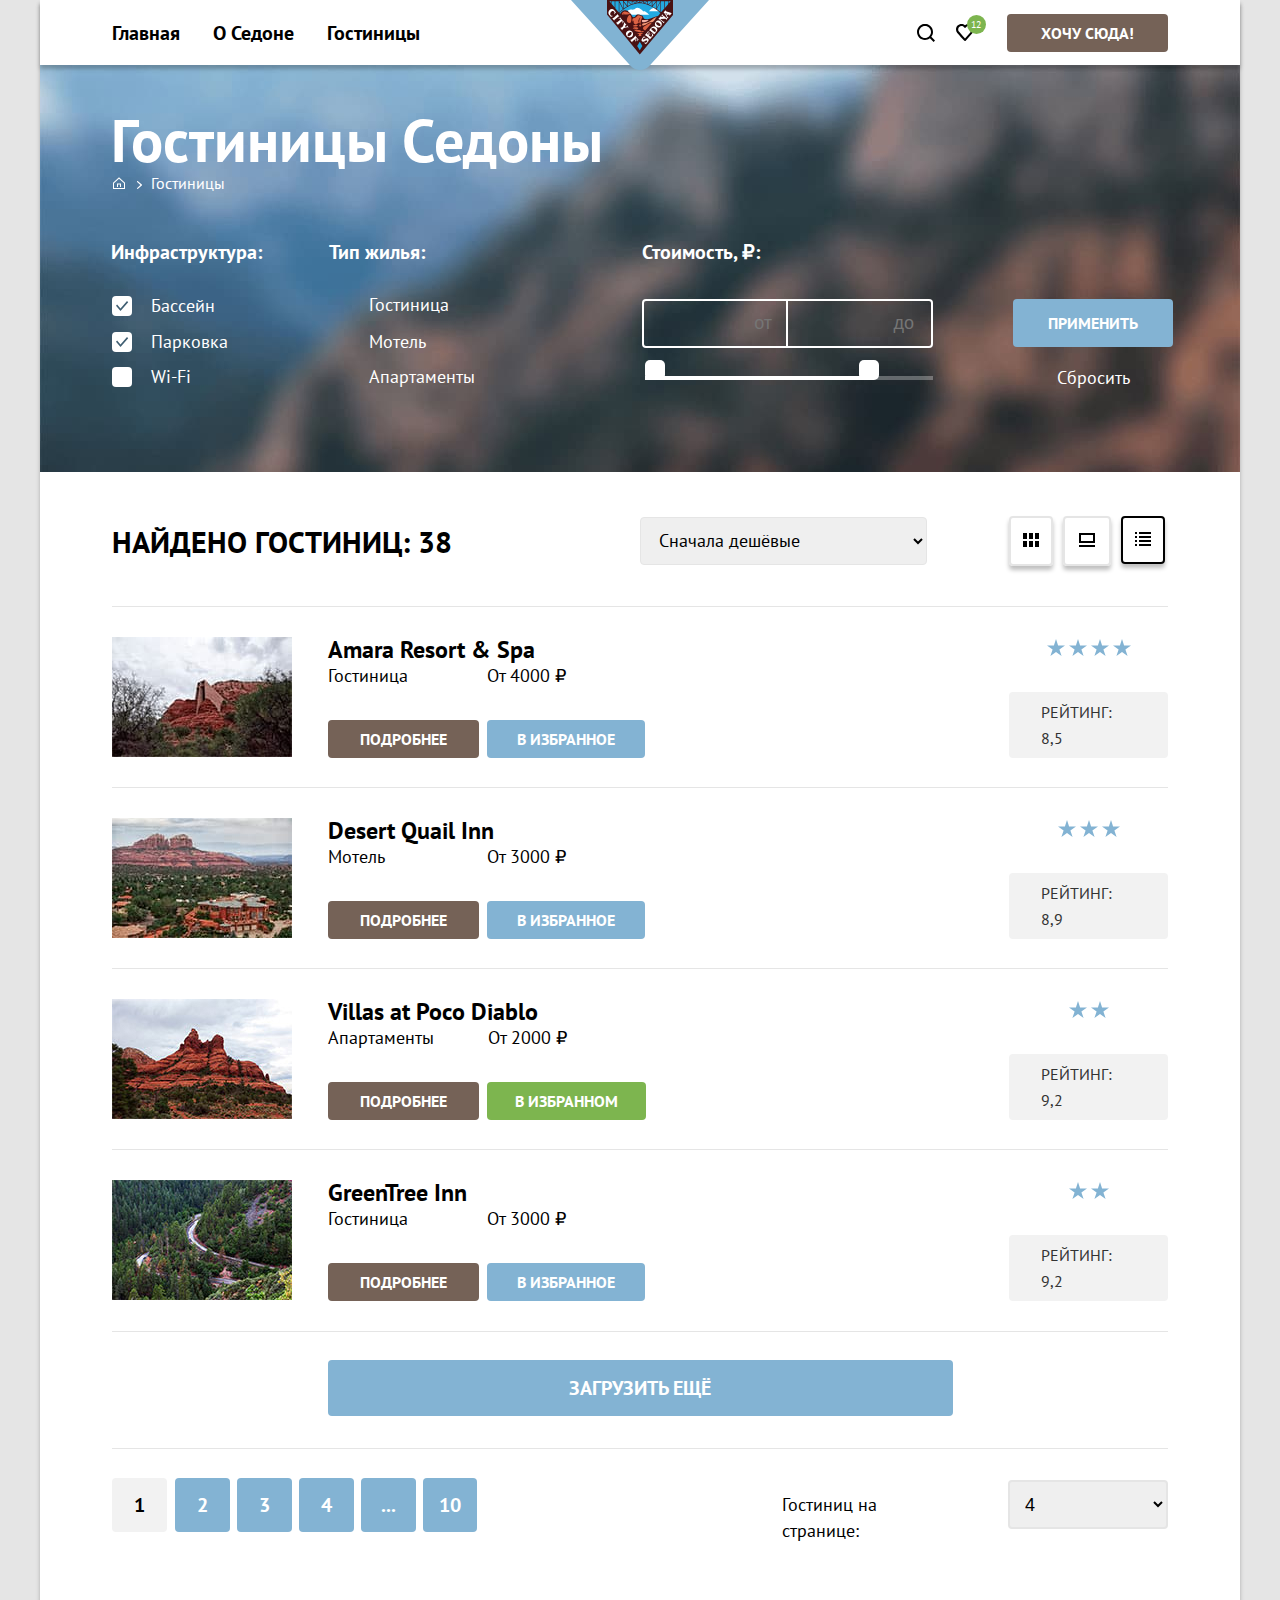
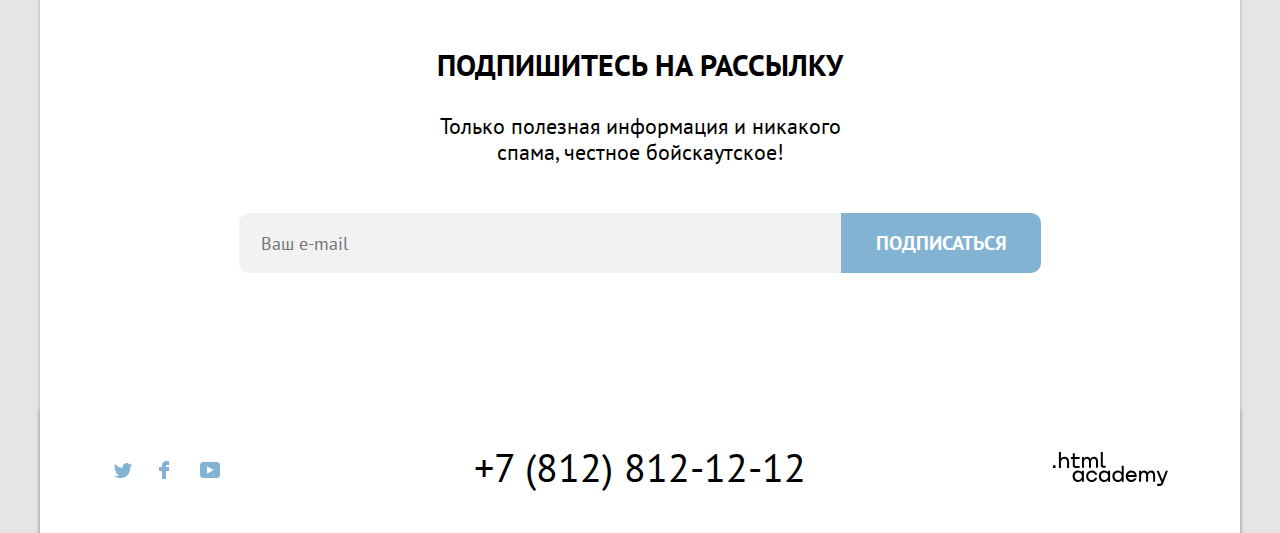
==== commit e6883757: "Update catalog.html" ====
--- a/catalog.html
+++ b/catalog.html
@@ -58,7 +58,7 @@
                 <ul class="favourites-list">
                   <li class="favourites-item">
                     <a class="favourites-item-img-info">
-                      <img src="./img/hotel-2-small.jpg" alt="Изображение первого отеля" class="hotel-cart-img"
+                      <img src="img/hotel-2-small.jpg" alt="Изображение первого отеля" class="hotel-cart-img"
                         height="48px" width="48px">
                       <div class="favourites-item-info">
                         <h2 class="favourites-item-title">
@@ -192,20 +192,17 @@
                 <ul class="housing-type-block-list">
                   <li class="housing-type-item">
                     <input type="radio" class="visually-hidden radio-input" id="hotel" name="hotel-type" value="hotel" checked>
-                    <label for="hotel" class="radio">
-                      <span class="radio-label">Гостиница</span>
+                    <label for="hotel" class="radio-label">Гостиница
                     </label>
                   </li>
                   <li class="housing-type-item">
                       <input type="radio" class="visually-hidden radio-input" id="motel" name="hotel-type" value="motel">
-                      <label for="motel" class="radio">
-                        <span class="radio-label">Мотель</span>
+                      <label for="motel" class="radio-label">Мотель
                       </label>
                   </li>
                   <li class="housing-type-item" style="margin-bottom:0px;">
                       <input type="radio" class="visually-hidden radio-input" id="apartment" name="hotel-type" value="apartment">
-                      <label for="apartment" class="radio">
-                        <span class="radio-label">Апартаменты</span>
+                      <label for="apartment" class="radio-label">Апартаменты
                       </label>
                   </li>
                 </ul>
--- a/css/style.css
+++ b/css/style.css
@@ -1124,9 +1124,10 @@
     padding:6px 29px;
 }
 .favourites-button-catalog:focus {
+    outline:none;
     background-color:var(--coolDark);
-    border:3px solid var(--warmLight);
-    outline:none;
+    outline:3px solid var(--warmLight);
+    box-sizing:border-box;
 }
 .favourites-button-catalog:active {
     color:rgba(255,255,255,0.3);
@@ -1144,7 +1145,8 @@
 .in-favourites-button:focus {
     outline:none;
     background-color:var(--neutralDark);
-    border:3px solid var(--warmLight);
+    outline:3px solid var(--warmLight);
+    box-sizing: border-box;
 }
 .in-favourites-button:active {
     background-color:var(--neutralDark);
@@ -1159,10 +1161,10 @@
     background-color:var(--warmDark);
 }
 .details-button:focus {
+    outline:none;
     background-color:var(--warmDark);
-    border:3px solid var(--coolLight);
-    outline:none;
-    padding:7px 32px;
+    outline:3px solid var(--coolLight);
+    box-sizing:border-box;
 }
 .details-button:active {
     color:rgba(255,255,255,0.3);
@@ -1275,9 +1277,9 @@
     background-color:var(--coolDark);
 }
 .button-link:focus {
-    border:3px solid var(--warmLight);
     outline:none;
-    padding:12px 19px;
+    outline:3px solid var(--warmLight);
+    box-sizing: border-box;
 }
 .button-link:active {
     background-color:var(--coolDark);
@@ -1292,11 +1294,6 @@
 }
 .current-page:hover {
     background-color:var(--gray);
-}
-.current-page:focus {
-    border:3px solid var(--warmLight);
-    outline:none;
-    padding:12px 19px;
 }
 .current-page:active {
     color:var(--black);
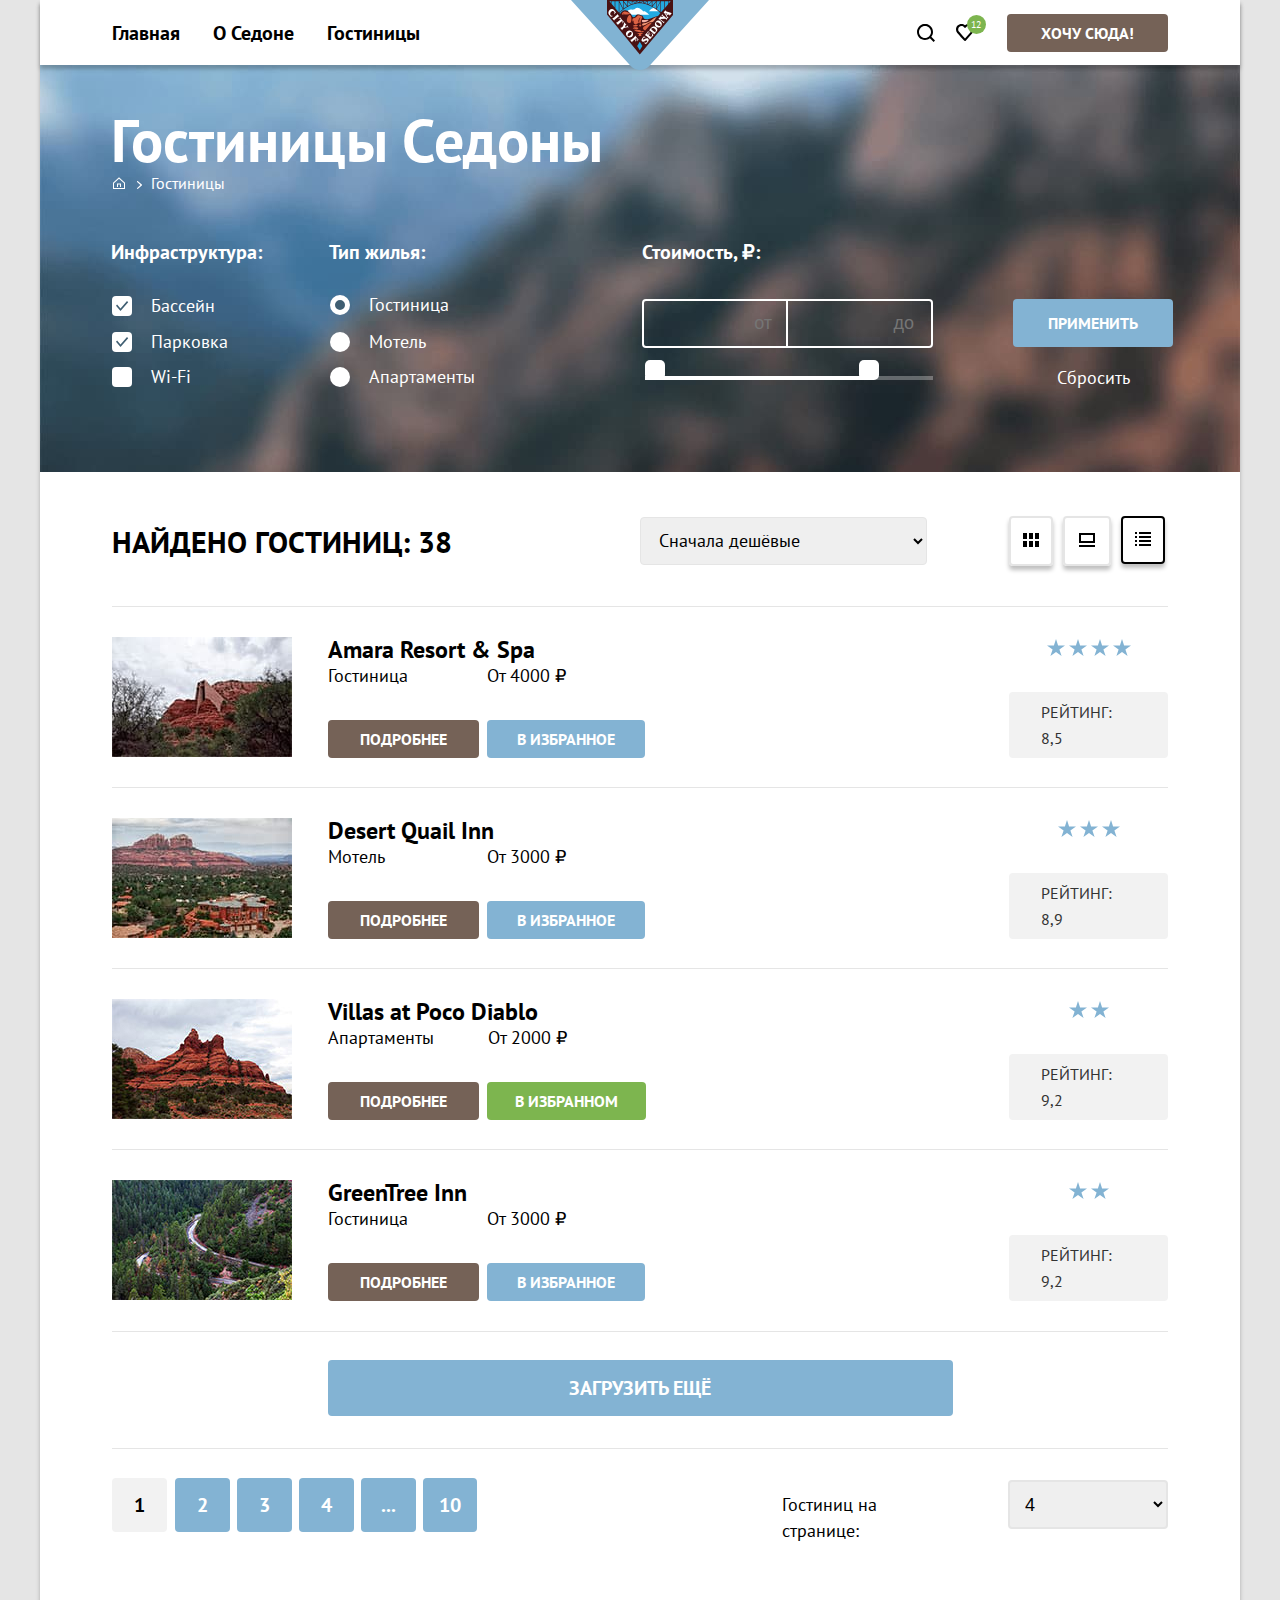
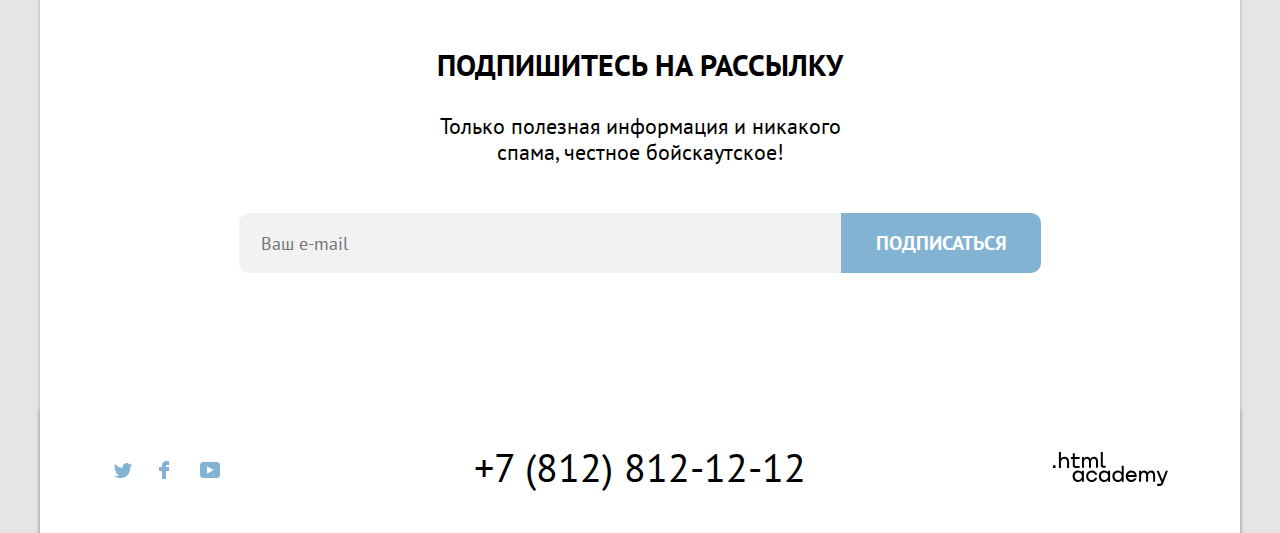
==== commit 01762ea0: "Update catalog.html" ====
--- a/catalog.html
+++ b/catalog.html
@@ -191,19 +191,21 @@
                 <p class="housing-type-title">Тип жилья:</p>
                 <ul class="housing-type-block-list">
                   <li class="housing-type-item">
-                    <input type="radio" class="visually-hidden radio-input" id="hotel" name="hotel-type" value="hotel" checked>
+                    <input type="radio" class="visually-hidden radio-input" id="hotel" name="hotel-type" value="hotel"
+                      checked>
                     <label for="hotel" class="radio-label">Гостиница
                     </label>
                   </li>
                   <li class="housing-type-item">
-                      <input type="radio" class="visually-hidden radio-input" id="motel" name="hotel-type" value="motel">
-                      <label for="motel" class="radio-label">Мотель
-                      </label>
-                  </li>
-                  <li class="housing-type-item" style="margin-bottom:0px;">
-                      <input type="radio" class="visually-hidden radio-input" id="apartment" name="hotel-type" value="apartment">
-                      <label for="apartment" class="radio-label">Апартаменты
-                      </label>
+                    <input type="radio" class="visually-hidden radio-input" id="motel" name="hotel-type" value="motel">
+                    <label for="motel" class="radio-label">Мотель
+                    </label>
+                  </li>
+                  <li class="housing-type-item">
+                    <input type="radio" class="visually-hidden radio-input" id="apartment" name="hotel-type"
+                      value="apartment">
+                    <label for="apartment" class="radio-label">Апартаменты
+                    </label>
                   </li>
                 </ul>
               </div>
@@ -232,10 +234,10 @@
                   </div>
                 </div>
               </div>
-                <div class="search-actions-buttons">
-                  <button type="submit" class="button button-apply">Применить</button>
-                  <button type="reset" class="button button-reset">Сбросить</button>
-                </div>
+              <div class="search-actions-buttons">
+                <button type="submit" class="button button-apply">Применить</button>
+                <button type="reset" class="button button-reset">Сбросить</button>
+              </div>
             </div>
           </form>
         </section>
@@ -501,21 +503,21 @@
     <footer class="page-footer footer-container">
       <section class="social-contacts">
         <ul class="social-contacts-list">
-          <li class="social-contacts-item" tabindex="1">
+          <li class="social-contacts-item">
             <a class="social-link twitter-link" href="#">
               <span class="visually-hidden">
                 Мы в твиттере
               </span>
             </a>
           </li>
-          <li class="social-contacts-item" tabindex="1">
+          <li class="social-contacts-item">
             <a class="social-link facebook-link" href="#">
               <span class="visually-hidden">
                 Мы в фейсбуке
               </span>
             </a>
           </li>
-          <li class="social-contacts-item" tabindex="1">
+          <li class="social-contacts-item">
             <a class="social-link youtube-link" href="#">
               <span class="visually-hidden">
                 Мы в ютюбе
--- a/css/style.css
+++ b/css/style.css
@@ -791,10 +791,13 @@
 .housing-type-item:nth-of-type(3) {
     margin-top:9px;
 }
-.radio {
+.radio-label {
+    padding-left:39px;
+    cursor:pointer;
     position:relative;
 }
-.radio::before {
+
+.radio-label::before {
     content:"";
     width:20px;
     height:20px;
@@ -803,23 +806,21 @@
     position:absolute;
     transform: translateY(-50%);
     top: 50%;
+    left: 0;
     cursor:pointer;
 }
-.radio-input:focus +.radio::before {
-    outline: 3px solid var(--coolLight);
-    outline-offset:-3px;
-}
-.radio-input:checked +.radio::before {
-    background-image:url(../img/radio.svg);
-    background-repeat:no-repeat;
-    background-position:center;
-}
-.radio-input:checked:focus +.radio::before {
-    border:3px solid var(--coolLight);
-}
-.radio-label {
-    margin-left:39px;
-    cursor:pointer;
+
+.radio-input:focus +.radio-label::before {
+    border: 3px solid var(--coolLight);
+    box-sizing: border-box;
+}
+.radio-input:checked +.radio-label::before {
+    background-color: #3F5E72;
+    border:5px solid white;
+    box-sizing: border-box;
+}
+.radio-input:checked:focus +.radio-label::before {
+    box-shadow: 0px 0px 0px 3px var(--coolLight);
 }
 .cost-block {
     padding-left:167px;
@@ -1126,7 +1127,7 @@
 .favourites-button-catalog:focus {
     outline:none;
     background-color:var(--coolDark);
-    outline:3px solid var(--warmLight);
+    border:3px solid var(--warmLight);
     box-sizing:border-box;
 }
 .favourites-button-catalog:active {
@@ -1163,7 +1164,7 @@
 .details-button:focus {
     outline:none;
     background-color:var(--warmDark);
-    outline:3px solid var(--coolLight);
+    border:3px solid var(--coolLight);
     box-sizing:border-box;
 }
 .details-button:active {
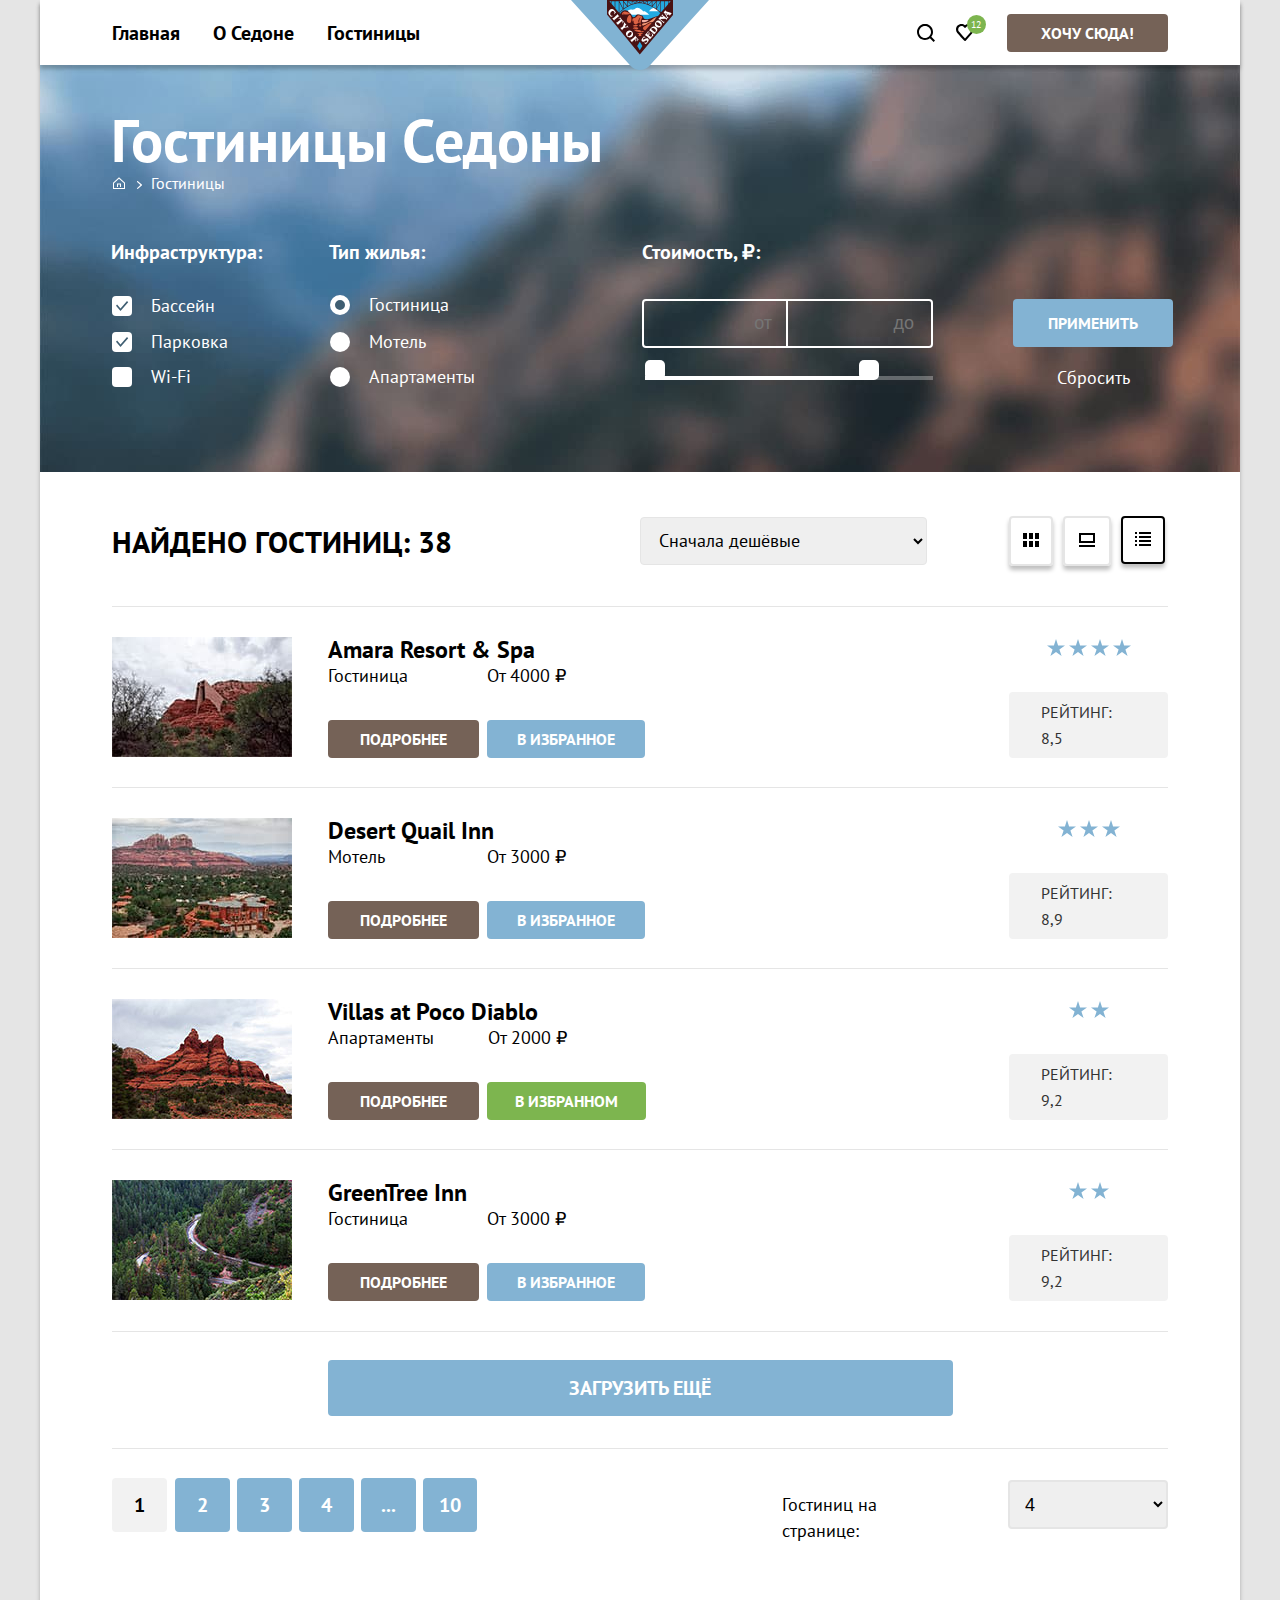
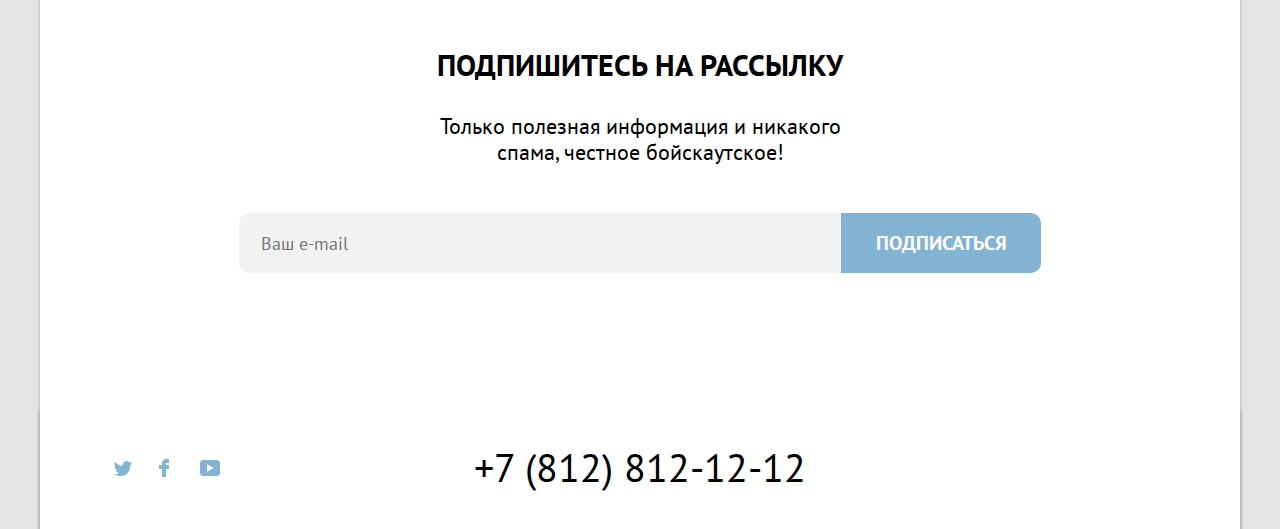
==== commit 11751a80: "Update catalog.html" ====
--- a/catalog.html
+++ b/catalog.html
@@ -5,6 +5,7 @@
   <meta charset="utf-8" />
   <title>HTML Academy: Седона</title>
   <link rel="stylesheet" href="css/style.css">
+  <link rel="icon" type="image/png" sizes="32x32" href="./img/favicon.png">
 </head>
 
 <body>
@@ -534,7 +535,6 @@
       </section>
       <section class="html-academy-contacts">
         <a class="html-academy-link" href="https://htmlacademy.ru/">
-          <img src="img/html-academy.svg" alt="Логотип HTML Academy" class="html-academy-logo" width="115" height="34">
         </a>
       </section>
     </footer>
--- a/css/style.css
+++ b/css/style.css
@@ -118,7 +118,7 @@
 }
 .triangles {
     position:absolute;
-    top:428px;
+    top:427px;
 }
 .button {
     font-family: "PT Sans", sans-serif;
@@ -212,6 +212,7 @@
     color: var(--warmLight);
     outline: 3px solid var(--coolLight);
     border-radius: 10px;
+    padding:5px;
 }
 .navigation-item .navigation-link:active {
     color: var(--warmLight);
@@ -366,10 +367,10 @@
 .intro-heading {
     background-image: url(../img/index-background.jpg);
     background-repeat: no-repeat;
-    background-size: 1200 485;
     padding-top:51px;
-    padding-bottom:83px;
+    padding-bottom:81px;
     position:relative;
+    background-color:var(--gray);
 }
 .intro-heading-title-text{
     display:flex;
@@ -641,8 +642,7 @@
     background-color:var(--gray);
 }
 .email:focus {
-    outline:none;
-    border:3px solid var(--coolLight);
+    outline:3px solid var(--coolLight);
 }
 .email:active {
     background-color:var(--white);
@@ -1127,7 +1127,7 @@
 .favourites-button-catalog:focus {
     outline:none;
     background-color:var(--coolDark);
-    border:3px solid var(--warmLight);
+    outline:3px solid var(--warmLight);
     box-sizing:border-box;
 }
 .favourites-button-catalog:active {
@@ -1164,7 +1164,7 @@
 .details-button:focus {
     outline:none;
     background-color:var(--warmDark);
-    border:3px solid var(--coolLight);
+    outline:3px solid var(--coolLight);
     box-sizing:border-box;
 }
 .details-button:active {
@@ -1344,9 +1344,12 @@
     background-repeat:no-repeat;
     background-position:center;
 }
-.social-contacts-item:nth-of-type(1):focus {
-    border:3px solid var(--coolLight);
+.twitter-link:focus {
+    outline:3px solid var(--coolLight);
     border-radius:10px;
+    display:block;
+    padding:15px 15px;
+    box-sizing:border-box;
 }
 .social-contacts-item:nth-of-type(1):active {
     opacity:30%;
@@ -1363,9 +1366,11 @@
     background-repeat:no-repeat;
     background-position:center;
 } 
-.social-contacts-item:nth-of-type(2):focus {
-    border:3px solid var(--coolLight);
+.facebook-link:focus {
+    outline:3px solid var(--coolLight);
     border-radius:10px;
+    display:block;
+    padding:15px 15px;
 }
 .social-contacts-item:nth-of-type(2):active {
     opacity:30%;
@@ -1381,9 +1386,11 @@
     background-repeat:no-repeat;
     background-position:center;
 }
-.social-contacts-item:nth-of-type(3):focus {
-    border:3px solid var(--coolLight);
+.youtube-link:focus{
+    display:block;
+    outline:3px solid var(--coolLight);
     border-radius:10px;
+    padding:15px 15px;
 }
 .social-contacts-item:nth-of-type(3):active {
     opacity:30%;
@@ -1413,14 +1420,29 @@
     width:100%;
     height:100%;
     z-index:3;
+    box-shadow:0 25px 50px 0 rgba(255,255,255,0.15);
     display:none;
 }
 .modal {
     position:relative;
     margin:auto;
-    padding:54px 70px 70px 70px;
+    padding:39px 70px 70px 70px;
     background-color:var(--white);
     border-radius:30px;
+}
+.modal-title-close {
+    display:flex;
+    align-items:center;
+    justify-content:space-between;
+    margin-bottom:34px;
+}
+.modal-title {
+    text-transform:uppercase;
+    display:flex;
+    align-items:center;
+    line-height:40px;
+    font-size:30px;
+    width:413px;
 }
 .modal-search {
     width:575px;
@@ -1434,9 +1456,247 @@
     background-position:center;
     border:none;
     border-radius:50%;
+    cursor:pointer;
+}
+.modal-close-button:hover {
+    background-color:var(--gray);
+}
+.modal-close-button:focus {
+    background-color:var(--gray);
+    outline:3px solid var(--coolLight);
+}
+.modal-close-button:active {
+    background-color:var(--gray);
+    background-image:url(../img/modal-close-active.svg);
+}
+.modal-form {
+    display:flex;
+    flex-direction:column;
+}
+.date-form-wrap {
+    display:flex;
+    align-items:center;
+    margin-bottom:40px;
+    position:relative;
+}
+.date-in-input:hover,
+.date-out-input:hover {
+    background-color:var(--gray);
+}
+.date-in-input:focus,
+.date-out-input:focus {
+    outline:3px solid var(--coolLight);
+    background-color:var(--gray);
+}
+.date-in-input:active,
+.date-out-input:active {
+    background-color:var(--white);
+    outline:2px solid black;
+}
+.error,
+.success {
     position:absolute;
-    top:54px;
-    left:592px;
+    font-size:16px;
+    display:none;
+}
+.error {
+    color:var(--error);
+    top:51px;
+    left:155px;
+}
+.success {
+    color:var(--dark);
+    top:51px;
+    left:155px;
+}
+.date-in-input:invalid +.error,
+.date-out-input:invalid +.error {
+    display:block;
+}
+.date-in-input:valid +.success,
+.date-out-input:valid +.success {
+    display:block;
+}
+.date-in-label, 
+.date-out-label, 
+.number-label {
+    font-size:18px;
+    font-weight:700;
+}
+.date-in-input,
+.date-out-input {
+    width:382px;
+    padding:0 19px;
+    height:50px;
+    background-color:var(--light);
+    border:none;
+    border-radius:4px;
+    font-family:"PT Sans",sans-serif;
+    font-weight:700;
+    font-size:18px;
+    cursor:pointer;
+}
+.number-input:focus {
+    outline:3px solid var(--coolLight);
+}
+.number-of-adults {
+    margin-right:60px;
+}
+.number-of-adults, 
+.number-of-children {
+    display:flex;
+    align-items:center;
+    position:relative;
+}
+input[type=number]::-webkit-inner-spin-button, 
+input[type=number]::-webkit-outer-spin-button { 
+  -webkit-appearance: none; 
+  margin: 0; 
+}
+.number-of-adults .number-input {
+    margin-left:69px;
+    border-radius:4px;
+}
+.number-of-children .number-input {
+    margin-left:53px;
+    border-radius:4px;
+}
+.number-input {
+    background-color:var(--light);
+    border:none;
+    width:11px;
+    line-height:40px;
+    padding:5px 61px;
+    font-family:"PT Sans", sans-serif;
+    font-weight:700;
+    font-size:18px;
+}
+.input-buttons {
+    position:relative;
+}
+.increase-button {
+    background-image:url(../img/plus-hover.svg);
+    background-repeat:no-repeat;
+    background-position:center;
+    width:25px;
+    height:25px;
+    opacity:30%;
+}
+.decrease-button {
+    background-image:url(../img/decrease-hover.svg);
+    background-repeat:no-repeat;
+    background-position:center;
+    width:25px;
+    height:25px;
+    opacity:30%;
+}
+.increase-button:hover {
+    opacity:100%;
+}
+.decrease-button:hover {
+    opacity:100%;
+}
+.increase-button:focus,
+.decrease-button:focus {
+    outline:3px solid var(--coolLight);
+    border-radius:4px;
+    opacity:100%;
+}
+.increase-button:active {
+    opacity:20%;
+}
+.decrease-button:active {
+    opacity:20%;
+}
+.increase-button, .decrease-button {
+    position:absolute;
+}
+.number-of-adults .decrease-button {
+    left:86px;
+    top:13px;
+}
+.number-of-adults .increase-button {
+    left:168px;
+    top:12px;
+}
+.number-of-children .decrease-button {
+    left:67px;
+    top:13px;
+}
+.number-of-children .increase-button {
+    left:148px;
+    top:12px;
+}
+.warning {
+    position:absolute;
+    background-color:var(--coolLight);
+    width:25px;
+    height:25px;
+    border-radius:50%;
+    border:none;
+    color:var(--white);
+    background-position:center;
+    display:flex;
+    justify-content:center;
+    align-items:center;
+    left:54px;
+    font-size:12px;
+    z-index:5;
+}
+.warning-info {
+    position:absolute;
+    width:216px;
+    background-color:var(--dark);
+    color:var(--white);
+    border-radius:10px;
+    left:-61px;
+    top:55px;
+    line-height:21px;
+    padding:15px 18px 18px 22px;
+    display:none;
+}
+.warning-info::before {
+    content:"";
+    width:9px;
+    height:9px;
+    background-color:var(--dark);
+    position:absolute;
+    top:-4px;
+    left:123px;
+    transform:rotate(45deg);
+}
+.warning:hover {
+    background-color:var(--coolDark);
+}
+.warning:hover + .warning-info {
+    display:block;
+}
+.date-in-label {
+    padding-right:55px;
+}
+.date-out-label {
+    padding-right:49px;
+}
+.number-of-guests {
+    display:flex;
+    margin-bottom:40px;
+}
+.search-hotel-button {
+    background-color:var(--coolLight);
+    text-transform:uppercase;
+    border-radius:10px;
+    line-height:40px;
+    padding:10px 255px;
+    font-size:20px;
+}
+.search-hotel-button:hover {
+    background-color:var(--coolDark);
+}
+.search-hotel-button:focus {
+    outline:3px solid var(--warmLight);
+}
+.search-hotel-button:active {
+    color:rgba(255,255,255,0.3);
 }
 .buttons {
     display:flex;
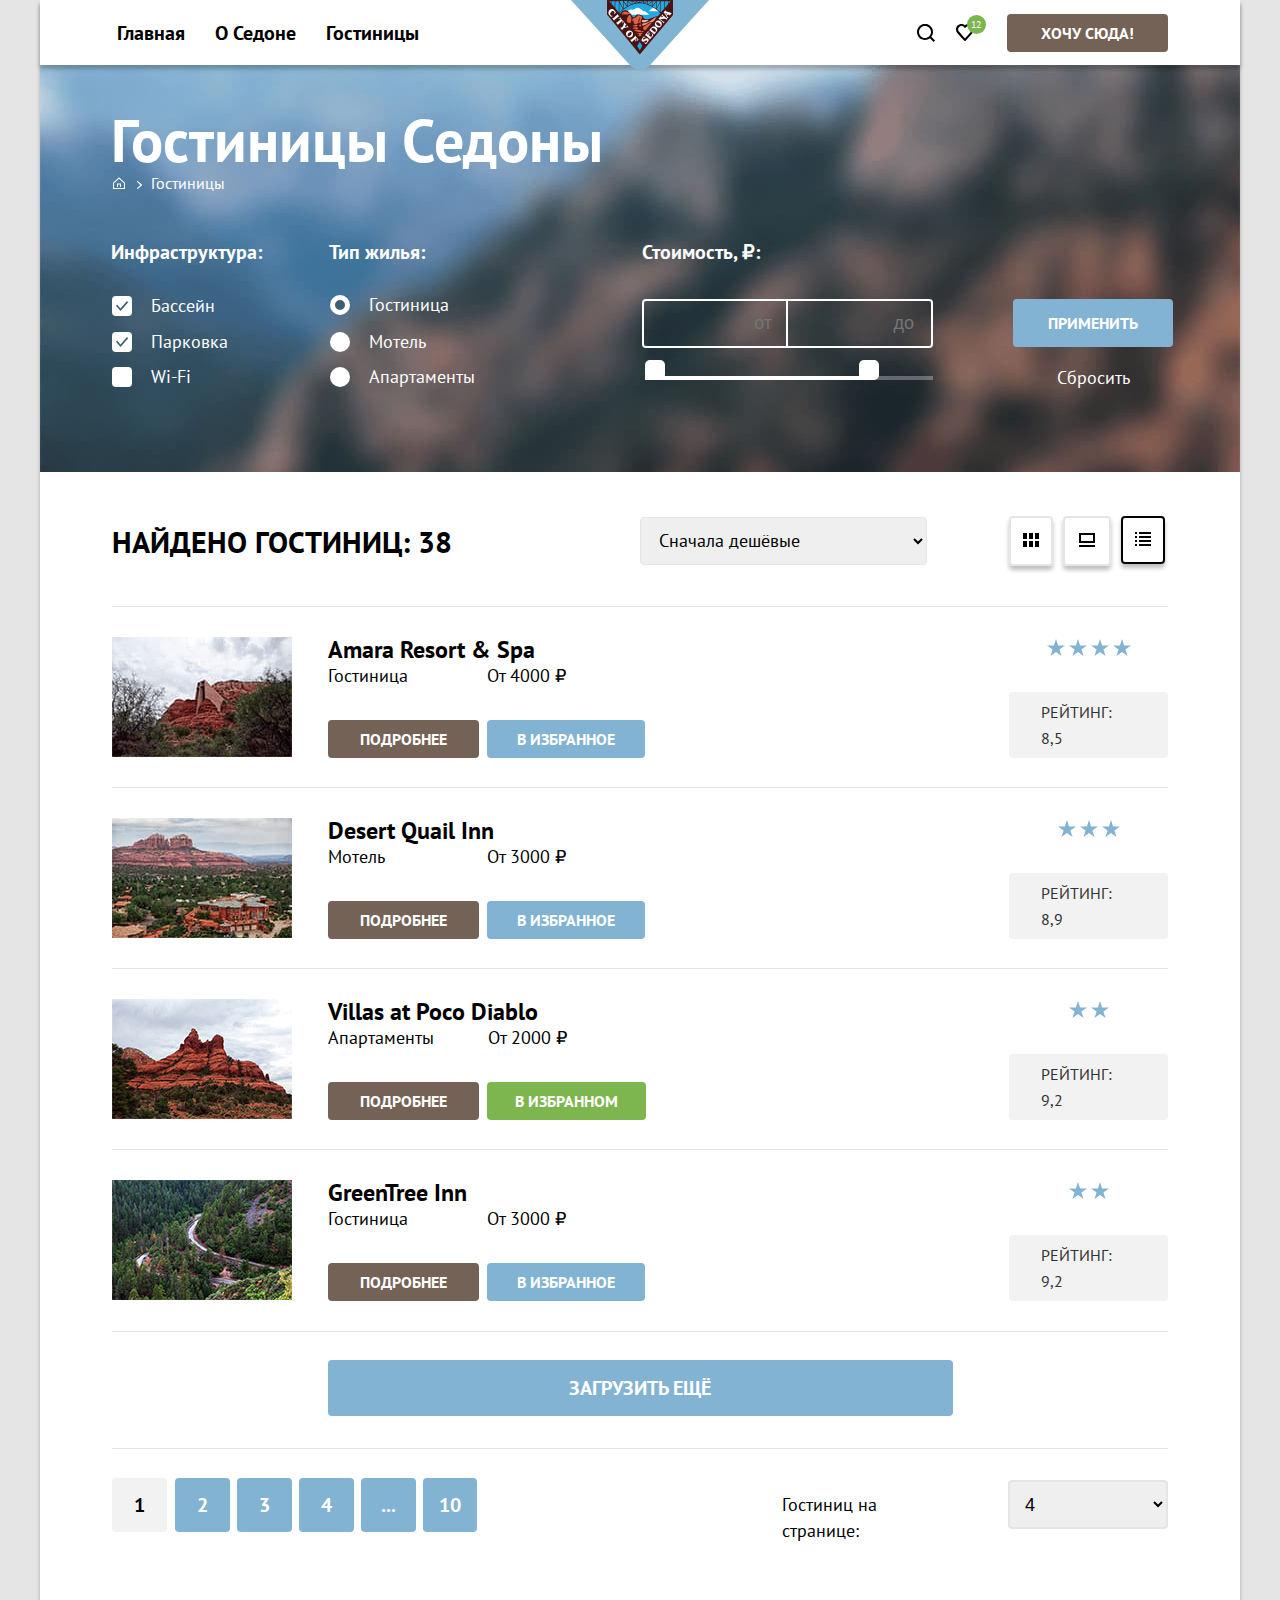
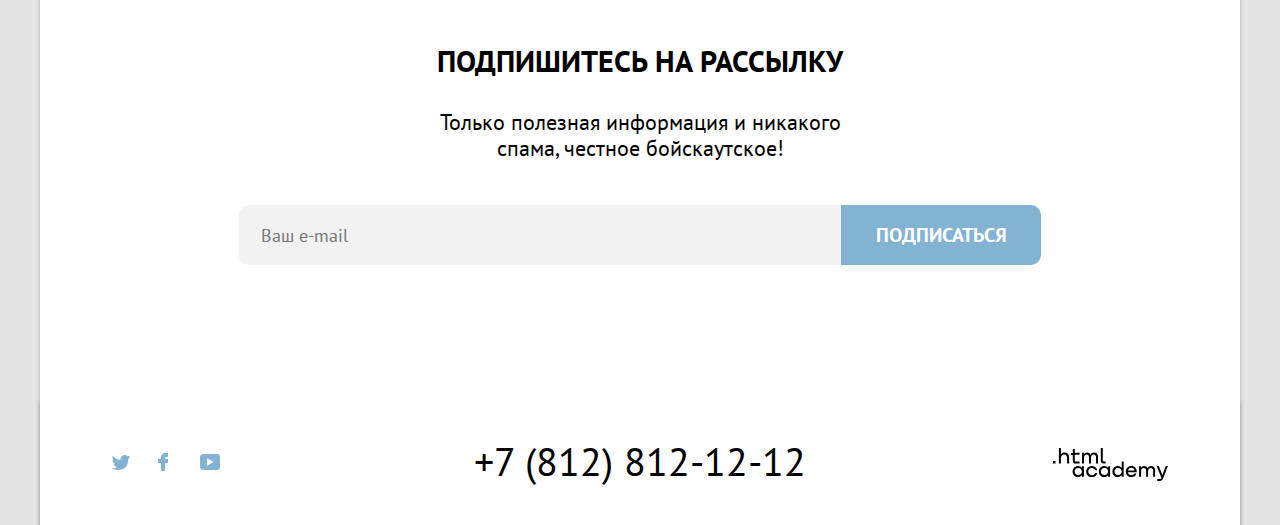
==== commit c36a54a3: "Update catalog.html" ====
--- a/catalog.html
+++ b/catalog.html
@@ -48,7 +48,7 @@
               <p class="number-of-favourites">
               </p>
             </button>
-            <div class="popover popover-favourites">
+            <div class="popover popover-favourites popover-open">
               <button class="popover-close-button">
                 <span class="visually-hidden">Закрыть</span>
               </button>
@@ -58,8 +58,8 @@
                 </span>
                 <ul class="favourites-list">
                   <li class="favourites-item">
-                    <a class="favourites-item-img-info">
-                      <img src="img/hotel-2-small.jpg" alt="Изображение первого отеля" class="hotel-cart-img"
+                    <a class="favourites-item-img-info" href="#">
+                      <img src="./img/hotel-2-small.jpg" alt="Изображение первого отеля" class="hotel-cart-img"
                         height="48px" width="48px">
                       <div class="favourites-item-info">
                         <h2 class="favourites-item-title">
@@ -89,7 +89,7 @@
                     </button>
                   </li>
                   <li class="favourites-item">
-                    <div class="favourites-item-img-info">
+                    <a class="favourites-item-img-info" href="#">
                       <img src="./img/hotel-3-small.jpg" alt="Изображение второго отеля" class="hotel-cart-img"
                         height="48px" width="48px">
                       <div class="favourites-item-info">
@@ -100,7 +100,7 @@
                           Апартаменты
                         </p>
                       </div>
-                    </div>
+                    </a>
                     <button class="delete-button button">
                       <svg class="delete-icon" width="16" height="16" viewBox="0 0 16 16" fill="none"
                         xmlns="http://www.w3.org/2000/svg">
--- a/css/style.css
+++ b/css/style.css
@@ -204,6 +204,7 @@
 .navigation-item .navigation-link{
     color:var(--black);
     line-height:20px;
+    padding:5px;
 }
 .navigation-item .navigation-link:hover{
     color:var(--warmLight);
@@ -212,7 +213,6 @@
     color: var(--warmLight);
     outline: 3px solid var(--coolLight);
     border-radius: 10px;
-    padding:5px;
 }
 .navigation-item .navigation-link:active {
     color: var(--warmLight);
@@ -225,7 +225,7 @@
 }
 .navigation-item {
     padding:0;
-    margin-right:33px;
+    margin-right:20px;
     align-self:center;
 }
 .navigation-user-item{
@@ -581,10 +581,10 @@
 .mailing-form {
     margin:0;
     display:flex;
-    margin-top:48px;
+    margin-top:44px;
 }
 .mailing-catalog {
-    padding:57px;
+    padding:53px;
     display:flex;
     flex-direction:column;
     justify-content:center;
@@ -1311,9 +1311,10 @@
 }
 .page-footer {
     display:flex;
-    padding:40px 72px;
+    padding:25px 49px;
     justify-content:center;
     box-shadow:0 4px 4px 0 rgba(0,0,0,0.25);
+    align-items:center;
 }
 .social-contacts {
     width:33.333%;
@@ -1331,24 +1332,27 @@
 }
 .social-contacts-item {
     cursor:pointer;
+    padding:0;
 }
 .social-contacts-item:nth-of-type(1){
     background-image:url(../img/social-twitter.svg);
     background-repeat:no-repeat;
     background-position:center;
     margin-right:8px;
-    margin-left:-4px;
+    margin-left:17px;
 }
 .social-contacts-item:nth-of-type(1):hover {
     background-image:url(../img/twitter-hover.svg);
     background-repeat:no-repeat;
     background-position:center;
 }
+.twitter-link {
+    padding:15px;
+}
 .twitter-link:focus {
     outline:3px solid var(--coolLight);
     border-radius:10px;
     display:block;
-    padding:15px 15px;
     box-sizing:border-box;
 }
 .social-contacts-item:nth-of-type(1):active {
@@ -1366,11 +1370,13 @@
     background-repeat:no-repeat;
     background-position:center;
 } 
+.facebook-link {
+    padding:15px;
+}
 .facebook-link:focus {
     outline:3px solid var(--coolLight);
     border-radius:10px;
     display:block;
-    padding:15px 15px;
 }
 .social-contacts-item:nth-of-type(2):active {
     opacity:30%;
@@ -1386,11 +1392,13 @@
     background-repeat:no-repeat;
     background-position:center;
 }
+.youtube-link {
+    padding:15px;
+}
 .youtube-link:focus{
     display:block;
     outline:3px solid var(--coolLight);
     border-radius:10px;
-    padding:15px 15px;
 }
 .social-contacts-item:nth-of-type(3):active {
     opacity:30%;
@@ -1410,6 +1418,33 @@
     line-height:40px;
     color:var(--black);
     text-decoration:none;
+}
+.footer-contacts-phone:hover {
+    color:var(--warmLight);
+}
+.footer-contacts-phone:focus {
+    outline:3px solid var(--coolLight);
+    border-radius:10px;
+}
+.footer-contacts-phone:active {
+    color:var(--warmLight);
+    opacity:30%;
+}
+.html-academy-link {
+    background-image:url(../img/html-academy.svg);
+    background-position:center;
+    width:115px;
+    height:34px;
+    background-repeat:no-repeat;
+    padding:18.5px 22.5px;
+}
+.html-academy-link:hover {
+    background-image:url(../img/html-academy-hover.svg);
+}
+.html-academy-link:focus {
+    background-image:url(../img/html-academy-hover.svg);
+    outline:3px solid var(--coolLight);
+    border-radius:10px;
 }
 .modal-container {
     position:fixed;
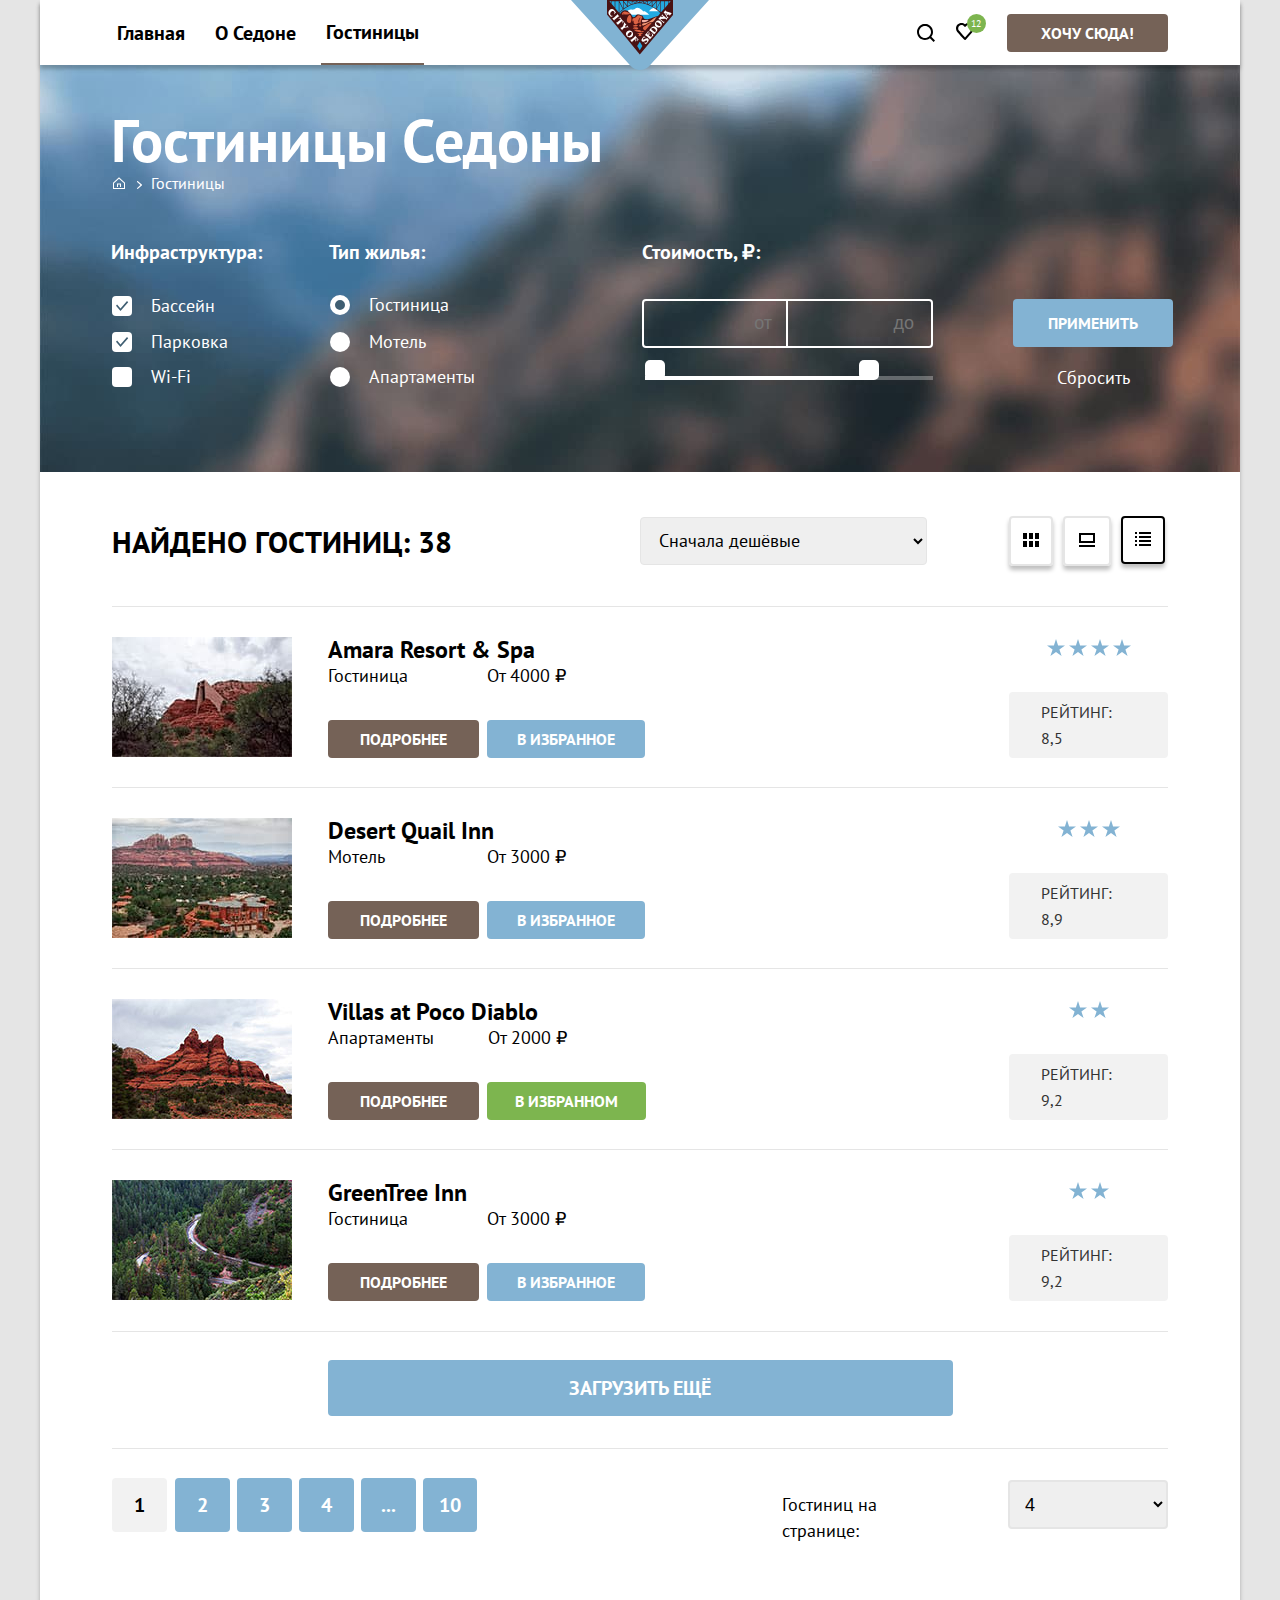
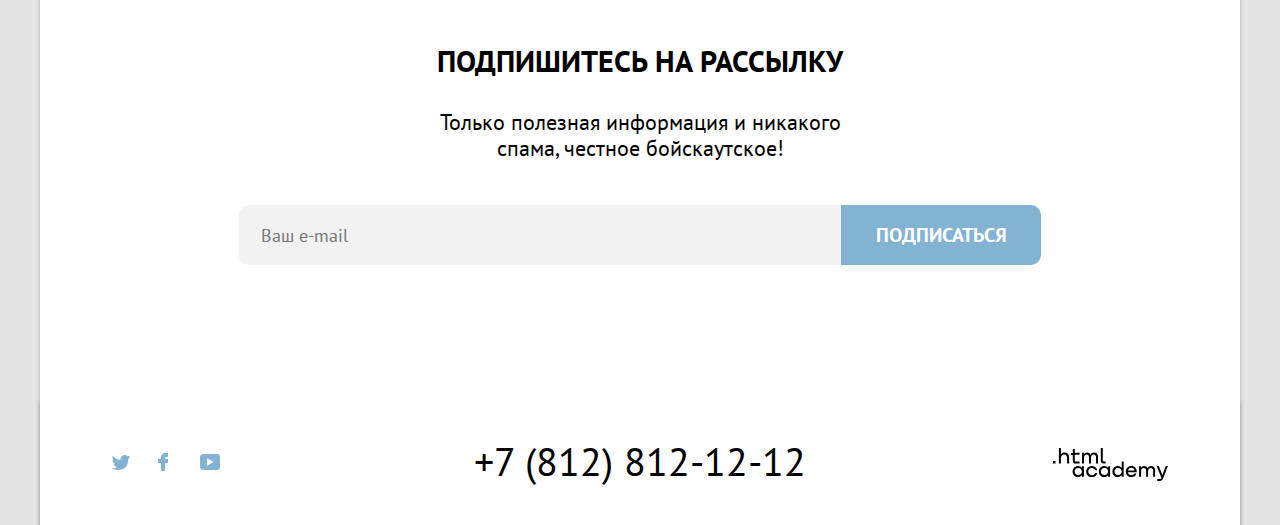
==== commit 8d94b3f1: "Update catalog.html" ====
--- a/catalog.html
+++ b/catalog.html
@@ -5,7 +5,7 @@
   <meta charset="utf-8" />
   <title>HTML Academy: Седона</title>
   <link rel="stylesheet" href="css/style.css">
-  <link rel="icon" type="image/png" sizes="32x32" href="./img/favicon.png">
+  <link rel="icon" type="image/png" sizes="32x32" href="img/favicon.png">
 </head>
 
 <body>
@@ -23,14 +23,14 @@
               О Седоне
             </a>
           </li>
-          <li class="navigation-item">
+          <li class="navigation-item navigation-item-active">
             <a class="navigation-link" href="catalog.html">
               Гостиницы
             </a>
           </li>
         </ul>
-        <a href="" class="sedona-logo">
-          <img src="img/sedona.svg" alt="Логотип Седоны" width="138" height="70.05">
+        <a class="sedona-logo" href="#">
+          <img src="img/sedona.svg" alt="Логотип Седоны" width="138" height="70">
         </a>
         <ul class="navigation-list navigation-user">
           <li class="navigation-user-item">
@@ -45,11 +45,11 @@
               <span class="visually-hidden">
                 Избранное
               </span>
-              <p class="number-of-favourites">
-              </p>
+              <span class="number-of-favourites">
+              </span>
             </button>
             <div class="popover popover-favourites popover-open">
-              <button class="popover-close-button">
+              <button class="popover-close-button" type="button">
                 <span class="visually-hidden">Закрыть</span>
               </button>
               <div class="popover-content">
@@ -60,7 +60,7 @@
                   <li class="favourites-item">
                     <a class="favourites-item-img-info" href="#">
                       <img src="./img/hotel-2-small.jpg" alt="Изображение первого отеля" class="hotel-cart-img"
-                        height="48px" width="48px">
+                        height="48" width="48">
                       <div class="favourites-item-info">
                         <h2 class="favourites-item-title">
                           Desert Quail Inn
@@ -70,7 +70,7 @@
                         </p>
                       </div>
                     </a>
-                    <button class="delete-button button">
+                    <button class="delete-button button" type="button">
                       <svg class="delete-icon" width="16" height="16" viewBox="0 0 16 16" fill="none"
                         xmlns="http://www.w3.org/2000/svg">
                         <path
@@ -91,7 +91,7 @@
                   <li class="favourites-item">
                     <a class="favourites-item-img-info" href="#">
                       <img src="./img/hotel-3-small.jpg" alt="Изображение второго отеля" class="hotel-cart-img"
-                        height="48px" width="48px">
+                        height="48" width="48">
                       <div class="favourites-item-info">
                         <h2 class="favourites-item-title">
                           Villas at Poco Diablo
@@ -101,7 +101,7 @@
                         </p>
                       </div>
                     </a>
-                    <button class="delete-button button">
+                    <button class="delete-button button" type="button">
                       <svg class="delete-icon" width="16" height="16" viewBox="0 0 16 16" fill="none"
                         xmlns="http://www.w3.org/2000/svg">
                         <path
@@ -121,10 +121,10 @@
                   </li>
                 </ul>
               </div>
-              <button class="all-favourites-button button">
-                <p class="all-favourites-title">
+              <button class="all-favourites-button button" type="button">
+                <span class="all-favourites-title">
                   Все избранные
-                </p>
+                </span>
               </button>
             </div>
           </li>
@@ -158,7 +158,7 @@
                 </svg>
               </li>
               <li class="breadcrumbs-item current">
-                <a href="#" class="current-page-link"> Гостиницы </a>
+                <a class="current-page-link" href="#"> Гостиницы </a>
               </li>
             </ul>
           </div>
@@ -221,12 +221,12 @@
                   </div>
                   <div class="range-scale">
                     <div class="range-bar">
-                      <button class="button price-toggle min-toggle">
+                      <button class="button price-toggle min-toggle" type="button">
                         <span class="visually-hidden">
                           Изменить минимальную цену
                         </span>
                       </button>
-                      <button class="button price-toggle max-toggle">
+                      <button class="button price-toggle max-toggle" type="button">
                         <span class="visually-hidden">
                           Изменить максимальную цену
                         </span>
@@ -255,7 +255,7 @@
           </div>
           <ul class="results-view-list">
             <li class="results-view-item">
-              <button type="button" class="button view-button button-tile">
+              <button class="button view-button button-tile" type="button">
                 <svg width="16" height="14" fill="none" xmlns="http://www.w3.org/2000/svg">
                   <path d="M4 0H0v6h4V0ZM16 0h-4v6h4V0ZM10 0H6v6h4V0ZM4 8H0v6h4V8ZM16 8h-4v6h4V8ZM10 8H6v6h4V8Z"
                     fill="#000" />
@@ -264,7 +264,7 @@
               </button>
             </li>
             <li class="results-view-item">
-              <button type="button" class="button view-button button-slideshow">
+              <button class="button view-button button-slideshow" type="button">
                 <svg width="16" height="14" fill="none" xmlns="http://www.w3.org/2000/svg">
                   <path d="M16 12H0v2h16v-2ZM14 2v6H2V2h12Zm2-2H0v10h16V0Z" fill="#000" />
                 </svg>
@@ -272,7 +272,7 @@
               </button>
             </li>
             <li class="results-view-item">
-              <button type="button" class="button view-button button-list">
+              <button class="button view-button button-list" type="button">
                 <svg width="16" height="14" fill="none" xmlns="http://www.w3.org/2000/svg">
                   <path
                     d="M2 0H0v2h2V0ZM16 0H4v2h12V0ZM2 4H0v2h2V4ZM16 4H4v2h12V4ZM2 8H0v2h2V8ZM16 8H4v2h12V8ZM2 12H0v2h2v-2ZM16 12H4v2h12v-2Z"
@@ -301,10 +301,10 @@
                 </div>
                 <div class="hotels-item-info-column">
                   <div class="buttons">
-                    <button class="button details-button">
+                    <button class="button details-button" type="button">
                       Подробнее
                     </button>
-                    <button type="button" class="button favourites-button-catalog">В избранное</button>
+                    <button class="button favourites-button-catalog" type="button">В избранное</button>
                   </div>
                 </div>
               </div>
@@ -343,10 +343,10 @@
                 </div>
                 <div class="hotels-item-info-column">
                   <div class="buttons">
-                    <button class="button details-button">
+                    <button class="button details-button" type="button">
                       Подробнее
                     </button>
-                    <button type="button" class="button favourites-button-catalog">В избранное</button>
+                    <button class="button favourites-button-catalog" type="button">В избранное</button>
                   </div>
                 </div>
               </div>
@@ -382,10 +382,10 @@
                 </div>
                 <div class="hotels-item-info-column">
                   <div class="buttons">
-                    <button class="button details-button">
+                    <button class="button details-button" type="button">
                       Подробнее
                     </button>
-                    <button type="button" class="button in-favourites-button">В избранном</button>
+                    <button class="button in-favourites-button" type="button">В избранном</button>
                   </div>
                 </div>
               </div>
@@ -418,10 +418,10 @@
                 </div>
                 <div class="hotels-item-info-column">
                   <div class="buttons">
-                    <button class="button details-button">
+                    <button class="button details-button" type="button">
                       Подробнее
                     </button>
-                    <button type="button" class="button favourites-button-catalog">В избранное</button>
+                    <button class="button favourites-button-catalog" type="button">В избранное</button>
                   </div>
                 </div>
               </div>
@@ -442,38 +442,38 @@
         </section>
         <section class="others">
           <div class="load-more">
-            <button type="button" class="button load-more-button">Загрузить ещё</button>
+            <button class="button load-more-button" type="button">Загрузить ещё</button>
           </div>
           <div class="pages-hotels">
             <div class="pagination">
               <ul class="all-pages">
                 <li class="page-item">
-                  <button type="button" class="button current-page button-link">
+                  <button class="button current-page button-link" type="button">
                     1
                   </button>
                 </li>
                 <li class="page-item">
-                  <button type="button" class="button button-link">
+                  <button class="button button-link" type="button">
                     2
                   </button>
                 </li>
                 <li class="page-item">
-                  <button type="button" class="button button-link">
+                  <button class="button button-link" type="button">
                     3
                   </button>
                 </li>
                 <li class="page-item">
-                  <button type="button" class="button button-link">
+                  <button class="button button-link" type="button">
                     4
                   </button>
                 </li>
                 <li class="page-item">
-                  <button type="button" class="button button-link">
+                  <button class="button button-link" type="button">
                     ...
                   </button>
                 </li>
                 <li class="page-item">
-                  <button type="button" class="button button-link">
+                  <button class="button button-link" type="button">
                     10
                   </button>
                 </li>
@@ -504,28 +504,27 @@
     <footer class="page-footer footer-container">
       <section class="social-contacts">
         <ul class="social-contacts-list">
-          <li class="social-contacts-item">
+          <li class="social-contacts-item twitter-item">
             <a class="social-link twitter-link" href="#">
               <span class="visually-hidden">
                 Мы в твиттере
               </span>
             </a>
           </li>
-          <li class="social-contacts-item">
+          <li class="social-contacts-item facebook-item">
             <a class="social-link facebook-link" href="#">
               <span class="visually-hidden">
                 Мы в фейсбуке
               </span>
             </a>
           </li>
-          <li class="social-contacts-item">
+          <li class="social-contacts-item youtube-item">
             <a class="social-link youtube-link" href="#">
               <span class="visually-hidden">
                 Мы в ютюбе
               </span>
             </a>
           </li>
-
         </ul>
       </section>
       <section class="contacts-phone">
--- a/css/style.css
+++ b/css/style.css
@@ -214,6 +214,10 @@
     outline: 3px solid var(--coolLight);
     border-radius: 10px;
 }
+.navigation-item:nth-of-type(1).navigation-item-active,
+.navigation-item:nth-of-type(3).navigation-item-active {
+    border-bottom:2px solid var(--warmLight);
+}
 .navigation-item .navigation-link:active {
     color: var(--warmLight);
     opacity: 30%;
@@ -222,11 +226,16 @@
     text-align: center;
     padding:14px 0;
     margin:0;
+    padding-top:17px;
 }
 .navigation-item {
     padding:0;
     margin-right:20px;
     align-self:center;
+    padding-bottom:16px;
+}
+.navigation-user {
+    padding-top:0;
 }
 .navigation-user-item{
     position:relative;
@@ -241,8 +250,8 @@
     color:var(--black);
     position:absolute;
     z-index:10;
-    top:45px;
-    left:-150px;
+    top:48px;
+    left:-179px;
     background-color:var(--white);
     box-sizing: content-box;
     border-bottom-left-radius:20px;
@@ -251,12 +260,24 @@
     border-top-right-radius:20px;
     display:none;
 }
+.popover-favourites::before {
+    content:"";
+    height:10px;
+    width:10px;
+    background-color:white;
+    border-top:1px solid #E4E4E4;
+    border-left:1px solid #E4E4E4;
+    position:absolute;
+    transform:rotate(45deg);
+    top:-5px;
+    left:193px;
+}
 .popover-content {   
-    padding:25px 25px 0 25px;
     border:1px solid var(--gray);
     outline-offset:-1px;
     border-radius:20px;
     border-bottom:none;
+    padding:13px;
 }
 .popover-close-button {
     width:37px;
@@ -273,7 +294,6 @@
 }
 .favourites-item {
     display:flex;
-    margin-bottom:25px;
     justify-content:space-between;
 }
 .favourites-item-info {
@@ -286,6 +306,9 @@
 .favourites-item-img-info {
     display:flex;
     cursor:pointer;
+    padding:10px;
+    text-decoration:none;
+    color:black;
 }
 .favourites-item-img-info:hover .hotel-cart-img {
     opacity:60%;
@@ -298,7 +321,6 @@
 }
 .favourites-item-img-info:focus {
     outline:3px solid var(--coolLight);
-    padding:10px;
     border-radius:10px;
     margin:0;
 }
@@ -331,13 +353,16 @@
 .delete-button {
     cursor:pointer;
     padding:10px;
-    justify-content:space-between;
+    align-self:flex-start;
+    margin-top:8px;
+    margin-right:2px;
 }
 .delete-button:hover .delete-icon{
     opacity:100%;
 }
 .delete-button:focus {
     outline:3px solid var(--coolLight);
+    border-radius:10px;
 }
 .all-favourites-button {
     width:400px;
@@ -1456,6 +1481,8 @@
     height:100%;
     z-index:3;
     box-shadow:0 25px 50px 0 rgba(255,255,255,0.15);
+}
+.modal-container-close {
     display:none;
 }
 .modal {
@@ -1544,12 +1571,12 @@
     top:51px;
     left:155px;
 }
-.date-in-input:invalid +.error,
-.date-out-input:invalid +.error {
+.date-in-input-invalid +.error,
+.date-out-input-invalid +.error {
     display:block;
 }
-.date-in-input:valid +.success,
-.date-out-input:valid +.success {
+.date-in-input-valid ~.success,
+.date-out-input-valid ~.success {
     display:block;
 }
 .date-in-label, 
